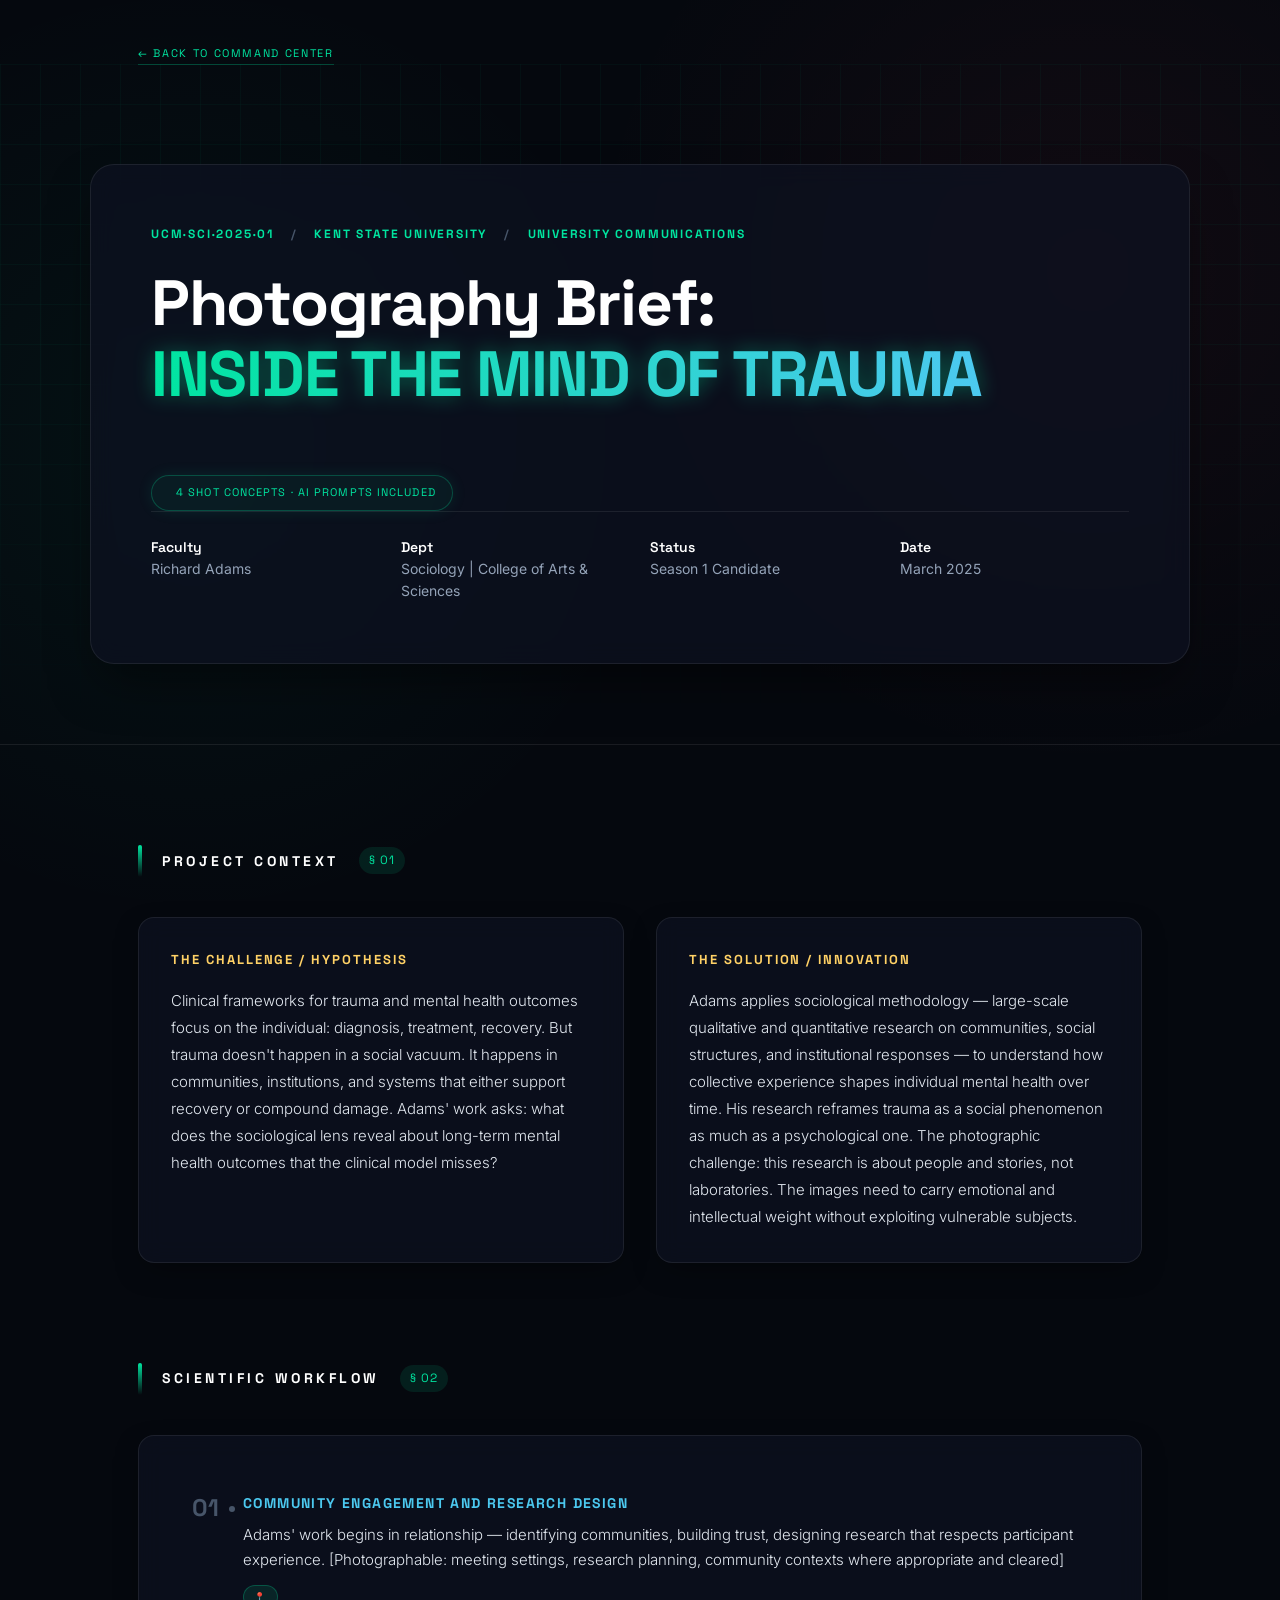
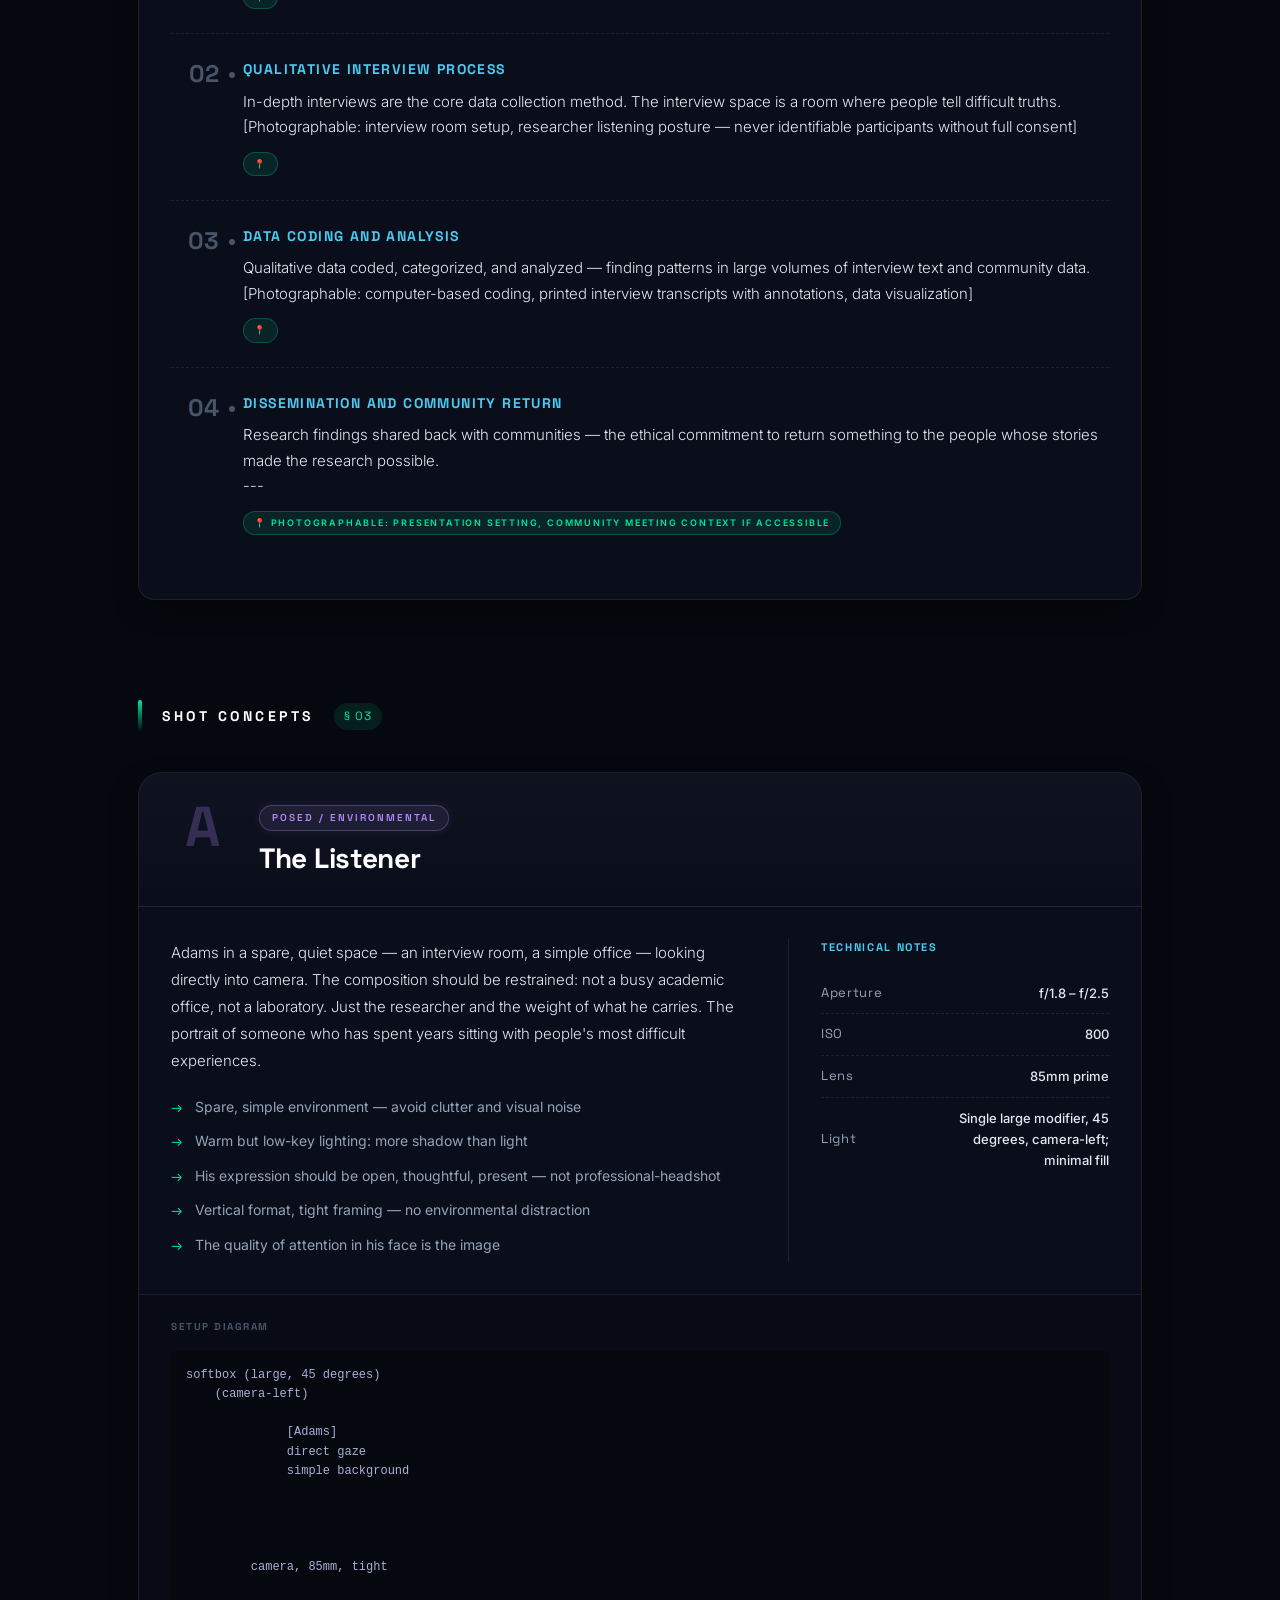
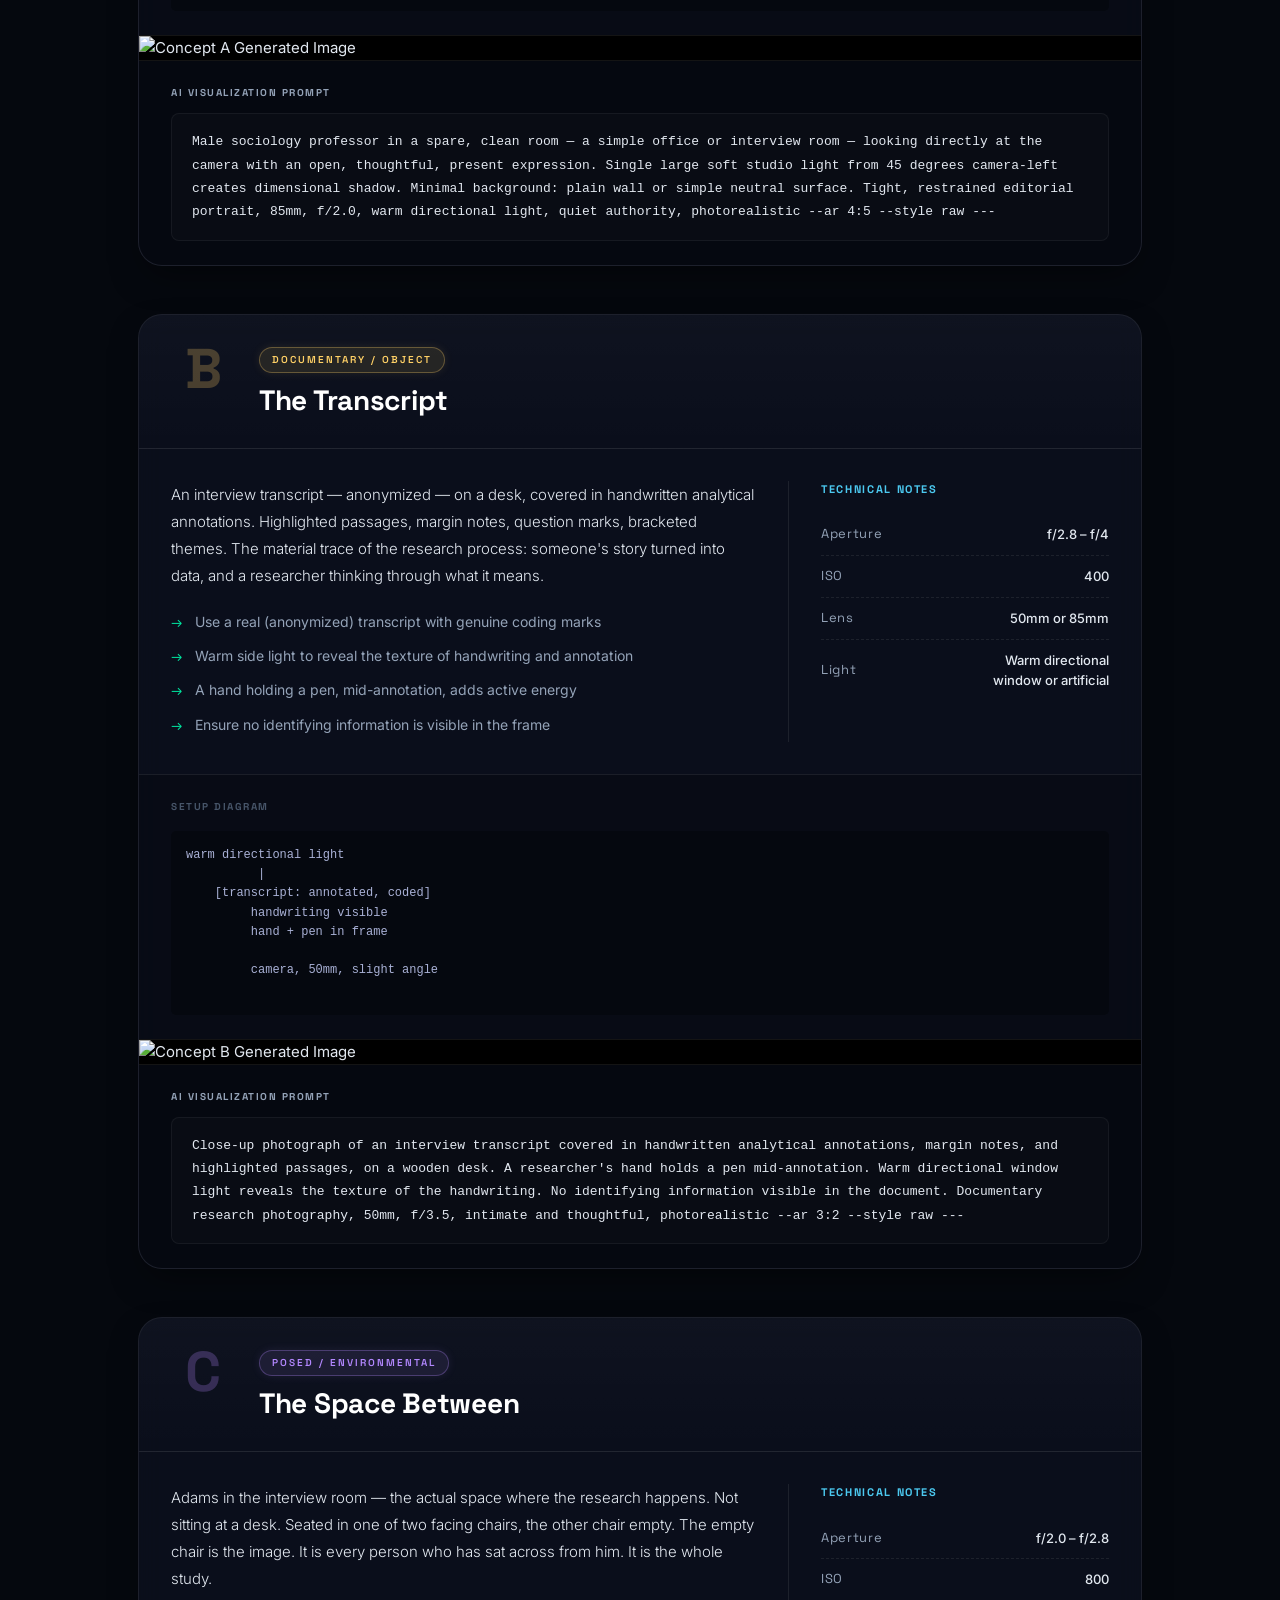
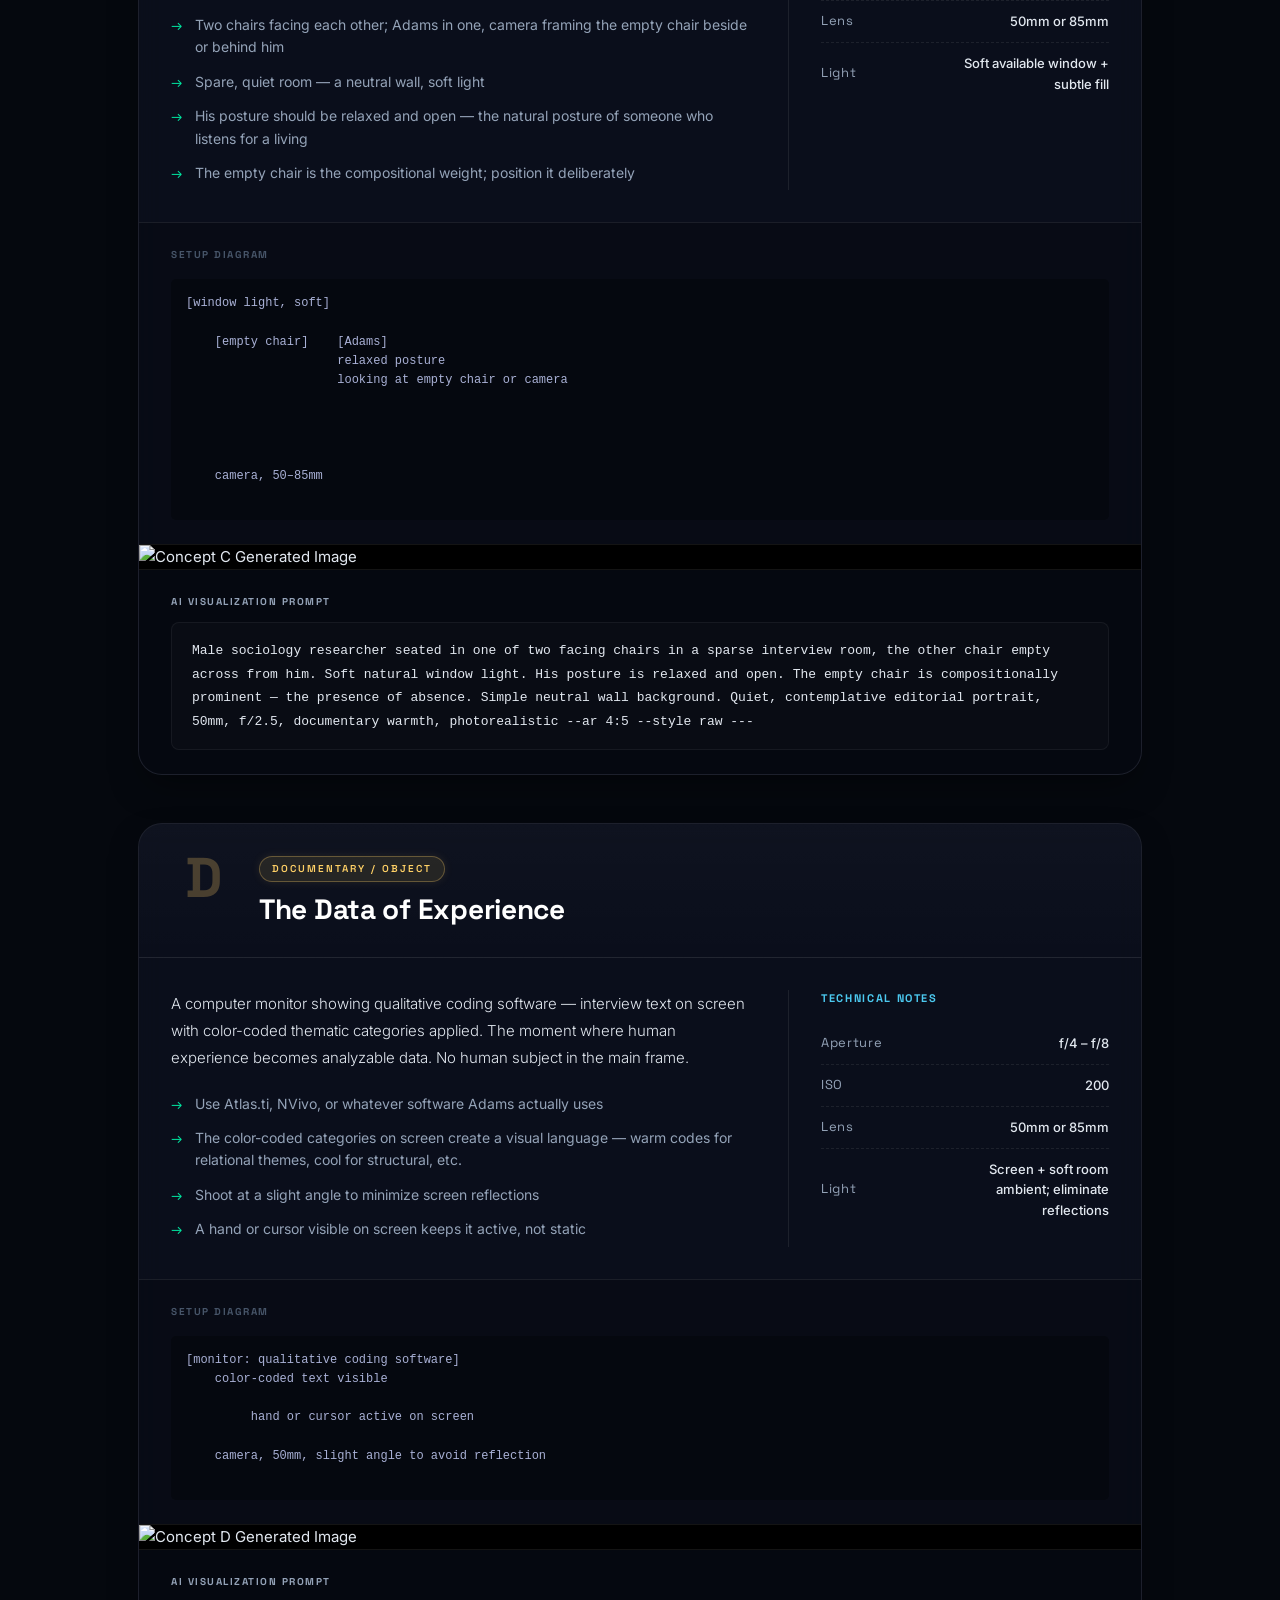
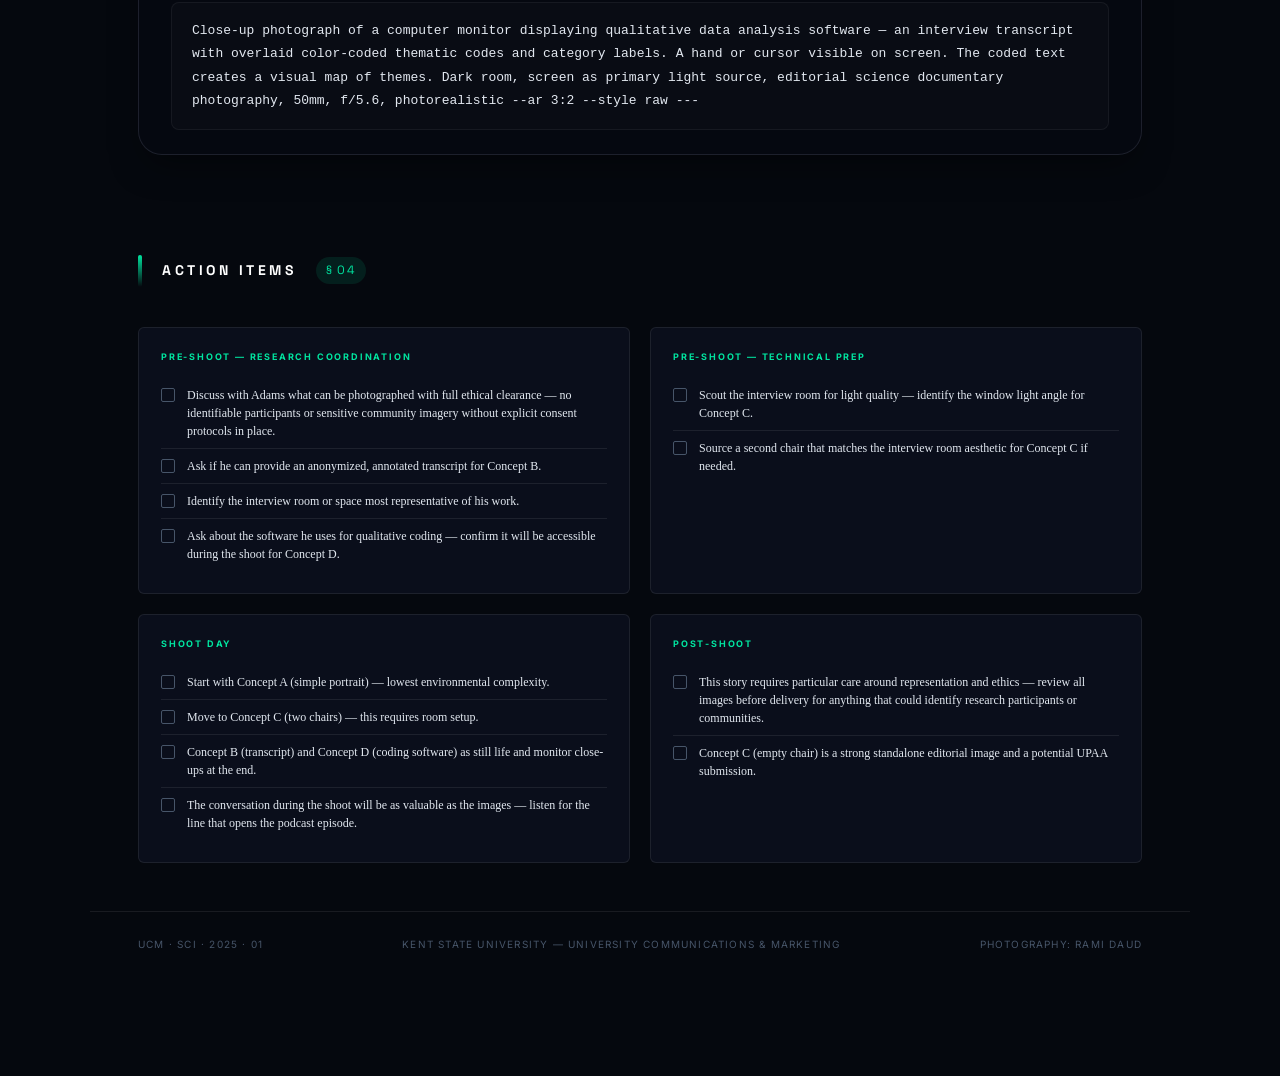
==== Adams/adams-shoot-brief.html @ 1fae5872 "Add 8 season 1 shoot briefs and update dashboard" ====
<!DOCTYPE html>
<html lang="en">
<head>
<meta charset="UTF-8">
<meta name="viewport" content="width=device-width, initial-scale=1.0">
<title>Shoot Brief — INSIDE THE MIND OF TRAUMA</title>
<link rel="preconnect" href="https://fonts.googleapis.com">
<link rel="preconnect" href="https://fonts.gstatic.com" crossorigin>
<link href="https://fonts.googleapis.com/css2?family=Inter:wght@300;400;500;600&family=Space+Grotesk:wght@500;700&display=swap" rel="stylesheet">
<link rel="stylesheet" href="../css/theme.css">
<style>
.concept-diagram pre {
  white-space: pre;
  overflow-x: auto;
}
</style>
</head>
<body>
<div style="padding: 40px 48px 0; max-width: 1100px; margin: 0 auto;"><a href="../index.html" style="color: var(--green); text-decoration: none; font-family: var(--font-display); font-size: 11px; letter-spacing: 0.15em; text-transform: uppercase; border-bottom: 1px solid var(--border); padding-bottom: 4px; transition: color 0.2s ease;">← Back to Command Center</a></div>

<!-- ══ COVER ══════════════════════════════════════════════ -->
<div class="cover">
  <div class="cover-content">
    <div class="cover-meta">
      UCM·SCI·2025·01 <span>/</span> Kent State University <span>/</span> University Communications 
    </div>
    <h1>Photography Brief:<br><em>INSIDE THE MIND OF TRAUMA</em></h1>
    <div class="cover-tag"><span class="pulse-dot"></span> 4 Shot Concepts · AI Prompts Included</div>
    <div class="cover-sub">
      <div><strong>Faculty</strong><br>Richard Adams</div>
      <div><strong>Dept</strong><br>Sociology | College of Arts & Sciences</div>
      <div><strong>Status</strong><br>Season 1 Candidate</div>
      <div><strong>Date</strong><br>March 2025</div>
    </div>
  </div>
</div>

<div class="page">

<!-- ══ 01 RESEARCH ════════════════════════════════════════ -->
<div class="section-label">
  <h2>Project Context</h2>
  <span class="section-num">§ 01</span>
</div>

<div class="research-grid">
  <div class="info-card">
    <h3>The Challenge / Hypothesis</h3>
    <p>Clinical frameworks for trauma and mental health outcomes focus on the individual:
diagnosis, treatment, recovery. But trauma doesn't happen in a social vacuum. It
happens in communities, institutions, and systems that either support recovery or
compound damage. Adams' work asks: what does the sociological lens reveal about
long-term mental health outcomes that the clinical model misses?</p>
  </div>
  <div class="info-card">
    <h3>The Solution / Innovation</h3>
    <p>Adams applies sociological methodology — large-scale qualitative and quantitative
research on communities, social structures, and institutional responses — to
understand how collective experience shapes individual mental health over time.
His research reframes trauma as a social phenomenon as much as a psychological
one. The photographic challenge: this research is about people and stories, not
laboratories. The images need to carry emotional and intellectual weight without
exploiting vulnerable subjects.</p>
  </div>
</div>

<!-- ══ 02 WORKFLOW ═════════════════════════════════════════ -->
<div class="section-label">
  <h2>Scientific Workflow</h2>
  <span class="section-num">§ 02</span>
</div>

<div class="info-card-full">
  <div class="workflow">

    <div class="workflow-step">
      <div class="workflow-num">01</div>
      <div class="workflow-content">
        <h4>Community Engagement and Research Design</h4>
        <p>Adams' work begins in relationship — identifying communities, building trust,
designing research that respects participant experience.
[Photographable: meeting settings, research planning, community contexts
where appropriate and cleared]</p>
        <div class="workflow-badge">📍 </div>
      </div>
    </div>
    <div class="workflow-step">
      <div class="workflow-num">02</div>
      <div class="workflow-content">
        <h4>Qualitative Interview Process</h4>
        <p>In-depth interviews are the core data collection method. The interview space
is a room where people tell difficult truths.
[Photographable: interview room setup, researcher listening posture —
never identifiable participants without full consent]</p>
        <div class="workflow-badge">📍 </div>
      </div>
    </div>
    <div class="workflow-step">
      <div class="workflow-num">03</div>
      <div class="workflow-content">
        <h4>Data Coding and Analysis</h4>
        <p>Qualitative data coded, categorized, and analyzed — finding patterns in
large volumes of interview text and community data.
[Photographable: computer-based coding, printed interview transcripts with
annotations, data visualization]</p>
        <div class="workflow-badge">📍 </div>
      </div>
    </div>
    <div class="workflow-step">
      <div class="workflow-num">04</div>
      <div class="workflow-content">
        <h4>Dissemination and Community Return</h4>
        <p>Research findings shared back with communities — the ethical commitment to
return something to the people whose stories made the research possible.</p>
    <p>---</p>
        <div class="workflow-badge">📍 Photographable: presentation setting, community meeting context if accessible</div>
      </div>
    </div>
  </div>
</div>

<!-- ══ 03 SHOT CONCEPTS ════════════════════════════════════ -->
<div class="section-label">
  <h2>Shot Concepts</h2>
  <span class="section-num">§ 03</span>
</div>


<div class="concept-card posed">
  <div class="concept-header">
    <div class="concept-num">A</div>
    <div class="concept-meta">
      <div class="concept-type-badge">Posed / Environmental</div>
      <div class="concept-title">The Listener</div>
    </div>
  </div>

  <div class="concept-body">
    <div class="concept-desc">
      <p>Adams in a spare, quiet space — an interview room, a simple office — looking
directly into camera. The composition should be restrained: not a busy academic
office, not a laboratory. Just the researcher and the weight of what he carries.
The portrait of someone who has spent years sitting with people's most difficult
experiences.</p>
      <ul>
        <li>Spare, simple environment — avoid clutter and visual noise</li>
<li>Warm but low-key lighting: more shadow than light</li>
<li>His expression should be open, thoughtful, present — not professional-headshot</li>
<li>Vertical format, tight framing — no environmental distraction</li>
<li>The quality of attention in his face is the image</li>

      </ul>
    </div>
    <div class="concept-tech">
      <h5>Technical Notes</h5>
      <div class="tech-line"><span class="tech-key">Aperture</span><span class="tech-val">f/1.8 – f/2.5</span></div>
<div class="tech-line"><span class="tech-key">ISO</span><span class="tech-val">800</span></div>
<div class="tech-line"><span class="tech-key">Lens</span><span class="tech-val">85mm prime</span></div>
<div class="tech-line"><span class="tech-key">Light</span><span class="tech-val">Single large modifier, 45 degrees, camera-left; minimal fill</span></div>

    </div>
  </div>

  <div class="concept-diagram">
    <h5>Setup Diagram</h5>
    <pre style="background: rgba(0,0,0,0.3); padding: 15px; border-radius: 5px; color: #a9b1d6; font-family: monospace; font-size: 12px; overflow-x: auto;">
softbox (large, 45 degrees)
    (camera-left)

              [Adams]
              direct gaze
              simple background




         camera, 85mm, tight
    </pre>
  </div>

  <div class="concept-generated-img">
    <img src="./images/concept_a.png" alt="Concept A Generated Image" style="width: 100%; height: 100%; object-fit: cover;">
  </div>
  <div class="concept-prompt">
    <h5>AI Visualization Prompt</h5>
    <div class="prompt-text">Male sociology professor in a spare, clean room — a simple office or interview room — looking directly at the camera with an open, thoughtful, present expression. Single large soft studio light from 45 degrees camera-left creates dimensional shadow. Minimal background: plain wall or simple neutral surface. Tight, restrained editorial portrait, 85mm, f/2.0, warm directional light, quiet authority, photorealistic --ar 4:5 --style raw  ---</div>
  </div>
</div>

<div class="concept-card doc">
  <div class="concept-header">
    <div class="concept-num">B</div>
    <div class="concept-meta">
      <div class="concept-type-badge">Documentary / Object</div>
      <div class="concept-title">The Transcript</div>
    </div>
  </div>

  <div class="concept-body">
    <div class="concept-desc">
      <p>An interview transcript — anonymized — on a desk, covered in handwritten
analytical annotations. Highlighted passages, margin notes, question marks,
bracketed themes. The material trace of the research process: someone's story
turned into data, and a researcher thinking through what it means.</p>
      <ul>
        <li>Use a real (anonymized) transcript with genuine coding marks</li>
<li>Warm side light to reveal the texture of handwriting and annotation</li>
<li>A hand holding a pen, mid-annotation, adds active energy</li>
<li>Ensure no identifying information is visible in the frame</li>

      </ul>
    </div>
    <div class="concept-tech">
      <h5>Technical Notes</h5>
      <div class="tech-line"><span class="tech-key">Aperture</span><span class="tech-val">f/2.8 – f/4</span></div>
<div class="tech-line"><span class="tech-key">ISO</span><span class="tech-val">400</span></div>
<div class="tech-line"><span class="tech-key">Lens</span><span class="tech-val">50mm or 85mm</span></div>
<div class="tech-line"><span class="tech-key">Light</span><span class="tech-val">Warm directional window or artificial</span></div>

    </div>
  </div>

  <div class="concept-diagram">
    <h5>Setup Diagram</h5>
    <pre style="background: rgba(0,0,0,0.3); padding: 15px; border-radius: 5px; color: #a9b1d6; font-family: monospace; font-size: 12px; overflow-x: auto;">
warm directional light
          |
    [transcript: annotated, coded]
         handwriting visible
         hand + pen in frame

         camera, 50mm, slight angle
    </pre>
  </div>

  <div class="concept-generated-img">
    <img src="./images/concept_b.png" alt="Concept B Generated Image" style="width: 100%; height: 100%; object-fit: cover;">
  </div>
  <div class="concept-prompt">
    <h5>AI Visualization Prompt</h5>
    <div class="prompt-text">Close-up photograph of an interview transcript covered in handwritten analytical annotations, margin notes, and highlighted passages, on a wooden desk. A researcher's hand holds a pen mid-annotation. Warm directional window light reveals the texture of the handwriting. No identifying information visible in the document. Documentary research photography, 50mm, f/3.5, intimate and thoughtful, photorealistic --ar 3:2 --style raw  ---</div>
  </div>
</div>

<div class="concept-card posed">
  <div class="concept-header">
    <div class="concept-num">C</div>
    <div class="concept-meta">
      <div class="concept-type-badge">Posed / Environmental</div>
      <div class="concept-title">The Space Between</div>
    </div>
  </div>

  <div class="concept-body">
    <div class="concept-desc">
      <p>Adams in the interview room — the actual space where the research happens.
Not sitting at a desk. Seated in one of two facing chairs, the other chair
empty. The empty chair is the image. It is every person who has sat across
from him. It is the whole study.</p>
      <ul>
        <li>Two chairs facing each other; Adams in one, camera framing the empty chair beside or behind him</li>
<li>Spare, quiet room — a neutral wall, soft light</li>
<li>His posture should be relaxed and open — the natural posture of someone who listens for a living</li>
<li>The empty chair is the compositional weight; position it deliberately</li>

      </ul>
    </div>
    <div class="concept-tech">
      <h5>Technical Notes</h5>
      <div class="tech-line"><span class="tech-key">Aperture</span><span class="tech-val">f/2.0 – f/2.8</span></div>
<div class="tech-line"><span class="tech-key">ISO</span><span class="tech-val">800</span></div>
<div class="tech-line"><span class="tech-key">Lens</span><span class="tech-val">50mm or 85mm</span></div>
<div class="tech-line"><span class="tech-key">Light</span><span class="tech-val">Soft available window + subtle fill</span></div>

    </div>
  </div>

  <div class="concept-diagram">
    <h5>Setup Diagram</h5>
    <pre style="background: rgba(0,0,0,0.3); padding: 15px; border-radius: 5px; color: #a9b1d6; font-family: monospace; font-size: 12px; overflow-x: auto;">
[window light, soft]

    [empty chair]    [Adams]
                     relaxed posture
                     looking at empty chair or camera




    camera, 50–85mm
    </pre>
  </div>

  <div class="concept-generated-img">
    <img src="./images/concept_c.png" alt="Concept C Generated Image" style="width: 100%; height: 100%; object-fit: cover;">
  </div>
  <div class="concept-prompt">
    <h5>AI Visualization Prompt</h5>
    <div class="prompt-text">Male sociology researcher seated in one of two facing chairs in a sparse interview room, the other chair empty across from him. Soft natural window light. His posture is relaxed and open. The empty chair is compositionally prominent — the presence of absence. Simple neutral wall background. Quiet, contemplative editorial portrait, 50mm, f/2.5, documentary warmth, photorealistic --ar 4:5 --style raw  ---</div>
  </div>
</div>

<div class="concept-card doc">
  <div class="concept-header">
    <div class="concept-num">D</div>
    <div class="concept-meta">
      <div class="concept-type-badge">Documentary / Object</div>
      <div class="concept-title">The Data of Experience</div>
    </div>
  </div>

  <div class="concept-body">
    <div class="concept-desc">
      <p>A computer monitor showing qualitative coding software — interview text on
screen with color-coded thematic categories applied. The moment where human
experience becomes analyzable data. No human subject in the main frame.</p>
      <ul>
        <li>Use Atlas.ti, NVivo, or whatever software Adams actually uses</li>
<li>The color-coded categories on screen create a visual language — warm codes for relational themes, cool for structural, etc.</li>
<li>Shoot at a slight angle to minimize screen reflections</li>
<li>A hand or cursor visible on screen keeps it active, not static</li>

      </ul>
    </div>
    <div class="concept-tech">
      <h5>Technical Notes</h5>
      <div class="tech-line"><span class="tech-key">Aperture</span><span class="tech-val">f/4 – f/8</span></div>
<div class="tech-line"><span class="tech-key">ISO</span><span class="tech-val">200</span></div>
<div class="tech-line"><span class="tech-key">Lens</span><span class="tech-val">50mm or 85mm</span></div>
<div class="tech-line"><span class="tech-key">Light</span><span class="tech-val">Screen + soft room ambient; eliminate reflections</span></div>

    </div>
  </div>

  <div class="concept-diagram">
    <h5>Setup Diagram</h5>
    <pre style="background: rgba(0,0,0,0.3); padding: 15px; border-radius: 5px; color: #a9b1d6; font-family: monospace; font-size: 12px; overflow-x: auto;">
[monitor: qualitative coding software]
    color-coded text visible

         hand or cursor active on screen

    camera, 50mm, slight angle to avoid reflection
    </pre>
  </div>

  <div class="concept-generated-img">
    <img src="./images/concept_d.png" alt="Concept D Generated Image" style="width: 100%; height: 100%; object-fit: cover;">
  </div>
  <div class="concept-prompt">
    <h5>AI Visualization Prompt</h5>
    <div class="prompt-text">Close-up photograph of a computer monitor displaying qualitative data analysis software — an interview transcript with overlaid color-coded thematic codes and category labels. A hand or cursor visible on screen. The coded text creates a visual map of themes. Dark room, screen as primary light source, editorial science documentary photography, 50mm, f/5.6, photorealistic --ar 3:2 --style raw  ---</div>
  </div>
</div>


<!-- ══ 04 ACTION ITEMS ═════════════════════════════════════ -->
<div class="section-label">
  <h2>Action Items</h2>
  <span class="section-num">§ 04</span>
</div>

<div class="actions-grid">

  <div class="action-group">
    <h4>Pre-Shoot — Research Coordination</h4>
    <div class="action-item"><div class="action-box"></div>Discuss with Adams what can be photographed with full ethical clearance — no identifiable participants or sensitive community imagery without explicit consent protocols in place.</div>
<div class="action-item"><div class="action-box"></div>Ask if he can provide an anonymized, annotated transcript for Concept B.</div>
<div class="action-item"><div class="action-box"></div>Identify the interview room or space most representative of his work.</div>
<div class="action-item"><div class="action-box"></div>Ask about the software he uses for qualitative coding — confirm it will be accessible during the shoot for Concept D.</div>

  </div>

  <div class="action-group">
    <h4>Pre-Shoot — Technical Prep</h4>
    <div class="action-item"><div class="action-box"></div>Scout the interview room for light quality — identify the window light angle for Concept C.</div>
<div class="action-item"><div class="action-box"></div>Source a second chair that matches the interview room aesthetic for Concept C if needed.</div>

  </div>

  <div class="action-group">
    <h4>Shoot Day</h4>
    <div class="action-item"><div class="action-box"></div>Start with Concept A (simple portrait) — lowest environmental complexity.</div>
<div class="action-item"><div class="action-box"></div>Move to Concept C (two chairs) — this requires room setup.</div>
<div class="action-item"><div class="action-box"></div>Concept B (transcript) and Concept D (coding software) as still life and monitor close-ups at the end.</div>
<div class="action-item"><div class="action-box"></div>The conversation during the shoot will be as valuable as the images — listen for the line that opens the podcast episode.</div>

  </div>

  <div class="action-group">
    <h4>Post-Shoot</h4>
    <div class="action-item"><div class="action-box"></div>This story requires particular care around representation and ethics — review all images before delivery for anything that could identify research participants or communities.</div>
<div class="action-item"><div class="action-box"></div>Concept C (empty chair) is a strong standalone editorial image and a potential UPAA submission.</div>

  </div>

</div>

</div><!-- end .page -->

<div class="footer">
  <span>UCM · SCI · 2025 · 01</span>
  <span>Kent State University — University Communications &amp; Marketing</span>
  <span>Photography: Rami Daud</span>
</div>

</body>
</html>
---- css/theme.css ----
:root {
  --bg:          #05080e;
  --surface:     rgba(13, 18, 33, 0.7);
  --surface2:    rgba(19, 26, 46, 0.8);
  --border:      rgba(0, 229, 160, 0.25);
  --border2:     rgba(255, 255, 255, 0.08);
  --green:       #00e5a0;
  --green-glow:  rgba(0, 229, 160, 0.3);
  --red:         #ff4d6d;
  --blue:        #4cc9f0;
  --amber:       #ffd166;
  --purple:      #b388ff;
  --text:        #e2e8f0;
  --muted:       #94a3b8;
  --dim:         #475569;
  
  --font-sans:   'Inter', system-ui, sans-serif;
  --font-display: 'Space Grotesk', monospace;
  
  --glass-blur:  blur(12px);
  --glass-shadow: 0 8px 32px 0 rgba(0, 0, 0, 0.37);
}

*, *::before, *::after { box-sizing: border-box; margin: 0; padding: 0; }

body {
  background: var(--bg);
  background-image: 
    radial-gradient(circle at 15% 50%, rgba(0, 229, 160, 0.05) 0%, transparent 40%),
    radial-gradient(circle at 85% 30%, rgba(255, 77, 109, 0.05) 0%, transparent 40%);
  background-attachment: fixed;
  color: var(--text);
  font-family: var(--font-sans);
  font-size: 15px;
  line-height: 1.6;
  padding: 0 0 100px;
  -webkit-font-smoothing: antialiased;
}

/* ── COVER ───────────────────────────────────────────────── */
.cover {
  position: relative;
  overflow: hidden;
  padding: 100px 64px 80px;
  border-bottom: 1px solid var(--border2);
  display: flex;
  justify-content: center;
}

.cover::before {
  content: '';
  position: absolute;
  inset: 0;
  z-index: 0;
  opacity: 0.15;
  background-image: linear-gradient(var(--border) 1px, transparent 1px), linear-gradient(90deg, var(--border) 1px, transparent 1px);
  background-size: 40px 40px;
  mask-image: linear-gradient(to bottom, black 40%, transparent 100%);
  -webkit-mask-image: linear-gradient(to bottom, black 40%, transparent 100%);
}

.cover-content {
  position: relative;
  z-index: 1;
  background: var(--surface);
  backdrop-filter: var(--glass-blur);
  -webkit-backdrop-filter: var(--glass-blur);
  border: 1px solid var(--border2);
  border-radius: 24px;
  padding: 60px;
  max-width: 1100px;
  width: 100%;
  box-shadow: var(--glass-shadow), 0 0 40px rgba(0, 229, 160, 0.1);
  box-shadow: 0 25px 50px -12px rgba(0, 0, 0, 0.5);
  transition: transform 0.3s ease, box-shadow 0.3s ease;
}

.cover-content:hover {
  transform: translateY(-5px);
  box-shadow: 0 35px 60px -15px rgba(0, 229, 160, 0.15);
}

.cover-meta {
  font-family: var(--font-display);
  font-size: 12px;
  letter-spacing: 0.15em;
  color: var(--green);
  text-transform: uppercase;
  margin-bottom: 24px;
  font-weight: 700;
}
.cover-meta span { color: var(--dim); margin: 0 12px; }
.cover h1 {
  font-family: var(--font-display);
  font-size: clamp(36px, 6vw, 64px);
  font-weight: 700;
  letter-spacing: -0.02em;
  line-height: 1.1;
  color: #fff;
  margin-bottom: 30px;
}
.cover h1 em {
  font-style: normal;
  display: inline-block;
  background: linear-gradient(90deg, var(--green), #4cc9f0);
  -webkit-background-clip: text;
  background-clip: text;
  -webkit-text-fill-color: transparent;
  filter: drop-shadow(0 0 10px rgba(0, 229, 160, 0.4));
}
.cover-sub {
  font-size: 14px;
  color: var(--muted);
  display: grid;
  grid-template-columns: repeat(auto-fit, minmax(200px, 1fr));
  gap: 20px;
  padding-top: 24px;
  border-top: 1px solid var(--border2);
}
.cover-sub div strong { color: #fff; font-weight: 600; font-family: var(--font-display);}

.cover-tag {
  display: inline-flex;
  align-items: center;
  gap: 8px;
  background: rgba(0,229,160,0.05);
  border: 1px solid var(--border);
  border-radius: 100px;
  padding: 8px 16px;
  font-family: var(--font-display);
  font-size: 11px;
  letter-spacing: 0.1em;
  text-transform: uppercase;
  color: var(--green);
  margin-top: 36px;
  box-shadow: 0 0 15px rgba(0, 229, 160, 0.1);
}

/* ── LAYOUT ──────────────────────────────────────────────── */
.page { max-width: 1100px; margin: 0 auto; padding: 0 48px; }

/* ── SECTION HEADERS ─────────────────────────────────────── */
.section-label {
  display: flex;
  align-items: center;
  gap: 20px;
  margin: 100px 0 40px;
}
.section-label::before {
  content: '';
  display: block;
  width: 4px;
  height: 32px;
  background: linear-gradient(to bottom, var(--green), transparent);
  border-radius: 2px;
  flex-shrink: 0;
}
.section-label h2 {
  font-family: var(--font-display);
  font-size: 14px;
  letter-spacing: 0.25em;
  text-transform: uppercase;
  color: #fff;
  font-weight: 700;
}
.section-label .section-num {
  font-family: var(--font-display);
  font-size: 12px;
  letter-spacing: 0.1em;
  color: var(--green);
  background: rgba(0,229,160,0.1);
  padding: 4px 10px;
  border-radius: 100px;
}

/* ── RESEARCH SECTION ────────────────────────────────────── */
.research-grid {
  display: grid;
  grid-template-columns: repeat(auto-fit, minmax(300px, 1fr));
  gap: 32px;
  margin-bottom: 32px;
}
@media (max-width: 700px) { .research-grid { grid-template-columns: 1fr; } }

.info-card, .info-card-full {
  background: var(--surface);
  backdrop-filter: var(--glass-blur);
  -webkit-backdrop-filter: var(--glass-blur);
  border: 1px solid var(--border2);
  border-radius: 16px;
  padding: 32px;
  box-shadow: 0 10px 30px -10px rgba(0,0,0,0.5);
  transition: transform 0.3s ease, box-shadow 0.3s ease;
}
.info-card-full {
  margin-bottom: 32px;
}
.info-card:hover, .info-card-full:hover {
  transform: translateY(-2px);
  box-shadow: 0 20px 40px -10px rgba(0,0,0,0.6);
  border-color: rgba(255, 255, 255, 0.15);
}

.info-card h3, .info-card-full h3 {
  font-family: var(--font-display);
  font-size: 13px;
  letter-spacing: 0.15em;
  text-transform: uppercase;
  color: var(--amber);
  font-weight: 700;
  margin-bottom: 16px;
  display: flex;
  align-items: center;
  gap: 12px;
}
.info-card p, .info-card-full p {
  font-size: 15px;
  line-height: 1.8;
  color: var(--text);
  font-family: var(--font-sans);
  font-weight: 300;
}
.info-card p + p { margin-top: 10px; }

.stat-row {
  display: grid;
  grid-template-columns: repeat(auto-fit, minmax(200px, 1fr));
  gap: 24px;
  margin-bottom: 40px;
}
@media (max-width: 700px) { .stat-row { grid-template-columns: 1fr; } }

.stat-card {
  background: linear-gradient(135deg, rgba(255,77,109,0.05), rgba(0,0,0,0));
  border: 1px solid rgba(255,77,109,0.2);
  border-radius: 16px;
  padding: 32px 24px;
  text-align: center;
  position: relative;
  overflow: hidden;
}
.stat-card::after {
  content: '';
  position: absolute;
  top: 0; left: 0; right: 0; height: 1px;
  background: linear-gradient(90deg, transparent, rgba(255,77,109,0.5), transparent);
}
.stat-card .stat-val {
  font-family: var(--font-display);
  font-size: 48px;
  font-weight: 700;
  color: var(--red);
  letter-spacing: -0.02em;
  line-height: 1;
  display: block;
  text-shadow: 0 0 20px rgba(255,77,109,0.4);
}
.stat-card .stat-label {
  font-size: 11px;
  letter-spacing: 0.15em;
  color: var(--text);
  text-transform: uppercase;
  margin-top: 12px;
  display: block;
  font-weight: 500;
}

/* ── WORKFLOW TIMELINE ───────────────────────────────────── */
.workflow {
  display: flex;
  flex-direction: column;
  gap: 0;
  margin-bottom: 8px;
}
.workflow-step {
  display: grid;
  grid-template-columns: 48px 1fr;
  gap: 24px;
  padding: 24px 0;
  border-bottom: 1px dashed var(--border2);
  align-items: start;
}
.workflow-step:last-child { border-bottom: none; }
.workflow-num {
  font-family: var(--font-display);
  font-size: 24px;
  font-weight: 700;
  color: var(--dim);
  line-height: 1;
  padding-top: 4px;
  text-align: right;
  position: relative;
}
.workflow-num::after {
  content: '';
  position: absolute;
  top: 14px; right: -16px;
  width: 6px; height: 6px;
  border-radius: 50%;
  background: var(--dim);
}
.workflow-content h4 {
  font-family: var(--font-display);
  font-size: 14px;
  letter-spacing: 0.1em;
  text-transform: uppercase;
  color: var(--blue);
  font-weight: 700;
  margin-bottom: 8px;
}
.workflow-content p {
  font-size: 15px;
  color: var(--text);
  font-weight: 300;
  line-height: 1.7;
}
.workflow-badge {
  display: inline-block;
  background: rgba(0,229,160,0.1);
  border: 1px solid var(--border);
  color: var(--green);
  font-size: 9px;
  letter-spacing: 0.2em;
  text-transform: uppercase;
  padding: 4px 10px;
  border-radius: 100px;
  margin-top: 12px;
  font-weight: 600;
}

/* ── CONCEPT CARDS ───────────────────────────────────────── */
.type-divider {
  display: flex;
  align-items: center;
  gap: 24px;
  margin: 80px 0 40px;
}
.type-divider h3 {
  font-family: var(--font-display);
  font-size: 14px;
  letter-spacing: 0.2em;
  text-transform: uppercase;
  white-space: nowrap;
  font-weight: 700;
}
.type-divider.posed h3 { color: var(--purple); text-shadow: 0 0 15px rgba(179,136,255,0.4); }
.type-divider.doc h3 { color: var(--amber); text-shadow: 0 0 15px rgba(255,209,102,0.4); }
.type-divider::after {
  content: '';
  flex: 1;
  height: 1px;
  background: var(--border2);
}

.concept-card {
  background: var(--surface);
  backdrop-filter: var(--glass-blur);
  -webkit-backdrop-filter: var(--glass-blur);
  border: 1px solid var(--border2);
  border-radius: 24px;
  margin-bottom: 48px;
  overflow: hidden;
  box-shadow: 0 15px 35px -10px rgba(0,0,0,0.5);
  transition: transform 0.3s ease, border-color 0.3s ease, box-shadow 0.3s ease;
}
.concept-card:hover {
  border-color: rgba(255, 255, 255, 0.15);
  box-shadow: 0 20px 40px -10px rgba(0,0,0,0.7);
  transform: translateY(-2px);
}
.concept-header {
  display: flex;
  align-items: flex-start;
  gap: 24px;
  padding: 32px 32px 24px;
  border-bottom: 1px solid var(--border2);
  background: linear-gradient(to bottom, rgba(255,255,255,0.02), transparent);
}
.concept-num {
  font-family: var(--font-display);
  font-size: 56px;
  font-weight: 700;
  line-height: 0.8;
  flex-shrink: 0;
  width: 64px;
  text-align: center;
}
.concept-card.posed .concept-num { color: rgba(179,136,255,0.25); }
.concept-card.doc .concept-num   { color: rgba(255,209,102,0.25); }
.concept-card.hero .concept-num  { color: rgba(0,229,160,0.4); }

.concept-meta { flex: 1; min-width: 0; display: flex; flex-direction: column; justify-content: center;}
.concept-type-badge {
  display: inline-flex;
  font-family: var(--font-display);
  font-size: 10px;
  letter-spacing: 0.2em;
  text-transform: uppercase;
  padding: 4px 12px;
  border-radius: 100px;
  font-weight: 600;
  margin-bottom: 12px;
  width: fit-content;
}
.posed .concept-type-badge {
  background: rgba(179,136,255,0.1);
  border: 1px solid rgba(179,136,255,0.3);
  color: var(--purple);
  box-shadow: 0 0 10px rgba(179,136,255,0.1);
}
.doc .concept-type-badge {
  background: rgba(255,209,102,0.1);
  border: 1px solid rgba(255,209,102,0.3);
  color: var(--amber);
  box-shadow: 0 0 10px rgba(255,209,102,0.1);
}
.hero .concept-type-badge {
  background: rgba(0,229,160,0.12);
  border: 1px solid rgba(0,229,160,0.35);
  color: var(--green);
  box-shadow: 0 0 15px rgba(0,229,160,0.2);
}
.concept-title {
  font-family: var(--font-display);
  font-size: 28px;
  font-weight: 700;
  color: #fff;
  letter-spacing: -0.01em;
  line-height: 1.1;
  margin-bottom: 8px;
}
.concept-tagline {
  font-size: 14px;
  color: var(--muted);
  font-weight: 300;
}

.concept-body {
  display: grid;
  grid-template-columns: 1fr 320px;
  gap: 0;
  padding: 32px;
}
@media (max-width: 750px) { .concept-body { grid-template-columns: 1fr; } }

.concept-desc {
  padding-right: 32px;
  border-right: 1px solid var(--border2);
}
@media (max-width: 750px) { .concept-desc { border-right: none; border-bottom: 1px solid var(--border2); padding-right: 0; padding-bottom: 24px; margin-bottom: 24px; } }

.concept-desc p {
  font-size: 15px;
  font-weight: 300;
  line-height: 1.8;
  color: var(--text);
  margin-bottom: 16px;
}
.concept-desc ul {
  padding-left: 0;
  list-style: none;
}
.concept-desc li {
  font-size: 14px;
  color: var(--muted);
  padding: 6px 0 6px 24px;
  position: relative;
  line-height: 1.6;
}
.concept-desc li::before {
  content: '→';
  position: absolute;
  left: 0;
  color: var(--green);
  font-family: var(--font-display);
  font-size: 14px;
}

.concept-tech {
  padding-left: 32px;
}
@media (max-width: 750px) { .concept-tech { padding-left: 0; } }

.concept-tech h5 {
  font-family: var(--font-display);
  font-size: 11px;
  letter-spacing: 0.15em;
  text-transform: uppercase;
  color: var(--blue);
  margin-bottom: 16px;
  font-weight: 700;
}
.tech-line {
  display: flex;
  justify-content: space-between;
  align-items: center;
  padding: 10px 0;
  border-bottom: 1px dashed var(--border2);
  font-size: 13px;
}
.tech-line:last-child { border-bottom: none; }
.tech-key { color: var(--muted); font-family: var(--font-display); letter-spacing: 0.05em;}
.tech-val { color: var(--text); text-align: right; max-width: 150px; font-weight: 500;}

.concept-generated-img {
  width: 100%;
  border-top: 1px solid var(--border2);
  border-bottom: 1px solid var(--border2);
  background: #000;
  display: flex;
  justify-content: center;
  align-items: center;
  overflow: hidden;
}
.concept-generated-img img {
  width: 100%;
  height: auto;
  max-height: 600px;
  object-fit: cover;
  display: block;
}

.concept-diagram {
  background: rgba(0,0,0,0.2);
  border-top: 1px solid var(--border2);
  padding: 24px 32px;
}
.concept-diagram h5 {
  font-family: var(--font-display);
  font-size: 10px;
  letter-spacing: 0.15em;
  text-transform: uppercase;
  color: var(--dim);
  margin-bottom: 16px;
}

.concept-prompt {
  background: rgba(0,0,0,0.4);
  padding: 24px 32px;
}
.concept-prompt h5 {
  font-family: var(--font-display);
  font-size: 10px;
  letter-spacing: 0.15em;
  text-transform: uppercase;
  color: var(--muted);
  margin-bottom: 12px;
  display: flex;
  justify-content: space-between;
}
.concept-prompt h5 span {
  color: var(--green);
  background: rgba(0,229,160,0.1);
  padding: 2px 8px;
  border-radius: 4px;
}
.prompt-text {
  font-size: 13px;
  color: var(--text);
  line-height: 1.8;
  background: rgba(255,255,255,0.02);
  border: 1px solid rgba(255,255,255,0.05);
  border-radius: 8px;
  padding: 16px 20px;
  font-family: 'Courier New', Courier, monospace;
}

/* ── ACTION ITEMS ────────────────────────────────────────── */
.actions-grid {
  display: grid;
  grid-template-columns: 1fr 1fr;
  gap: 20px;
}
@media (max-width: 700px) { .actions-grid { grid-template-columns: 1fr; } }

.action-group {
  background: var(--surface);
  border: 1px solid var(--border2);
  border-radius: 6px;
  padding: 22px;
}
.action-group h4 {
  font-size: 9px;
  letter-spacing: 0.2em;
  text-transform: uppercase;
  color: var(--green);
  margin-bottom: 14px;
  font-weight: bold;
}
.action-item {
  display: flex;
  gap: 12px;
  align-items: flex-start;
  padding: 8px 0;
  border-bottom: 1px solid var(--border2);
  font-size: 12px;
  line-height: 1.5;
  font-family: Georgia, 'Times New Roman', serif;
  color: var(--text);
}
.action-item:last-child { border-bottom: none; }
.action-box {
  width: 14px;
  height: 14px;
  border: 1.5px solid var(--dim);
  border-radius: 2px;
  flex-shrink: 0;
  margin-top: 2px;
}

/* ── SVG DIAGRAM STYLES ──────────────────────────────────── */
.diag-label { font-family: 'Courier New', Courier, monospace; font-size: 10px; fill: #6b7280; }
.diag-label-bright { font-family: 'Courier New', Courier, monospace; font-size: 10px; fill: #a8b4c0; }
.diag-subject { fill: rgba(76,201,240,0.15); stroke: #4cc9f0; stroke-width: 1; }
.diag-subject-main { fill: rgba(0,229,160,0.15); stroke: #00e5a0; stroke-width: 1.5; }
.diag-wall { fill: rgba(255,255,255,0.04); stroke: #3a4055; stroke-width: 1.5; }
.diag-projector { fill: rgba(255,209,102,0.1); stroke: #ffd166; stroke-width: 1; }
.diag-camera { fill: rgba(179,136,255,0.1); stroke: #b388ff; stroke-width: 1; }
.diag-screen { fill: rgba(0,229,160,0.06); stroke: rgba(0,229,160,0.4); stroke-width: 1; }
.diag-cone { fill: rgba(0,229,160,0.04); stroke: rgba(0,229,160,0.2); stroke-width: 0.5; }
.diag-object { fill: rgba(255,77,109,0.12); stroke: #ff4d6d; stroke-width: 1; }
.diag-light { stroke: rgba(0,229,160,0.4); stroke-width: 0.7; stroke-dasharray: 3 3; fill: none; }
.diag-depth { stroke: #3a4055; stroke-width: 0.5; stroke-dasharray: 2 4; fill: none; }
.diag-arrow { stroke: #3a4055; stroke-width: 1; fill: none; }

/* ── FOOTER ──────────────────────────────────────────────── */
.footer {
  border-top: 1px solid var(--border2);
  padding: 24px 48px;
  max-width: 1100px;
  margin: 48px auto 0;
  display: flex;
  justify-content: space-between;
  align-items: center;
  font-size: 10px;
  letter-spacing: 0.12em;
  color: var(--dim);
  text-transform: uppercase;
}
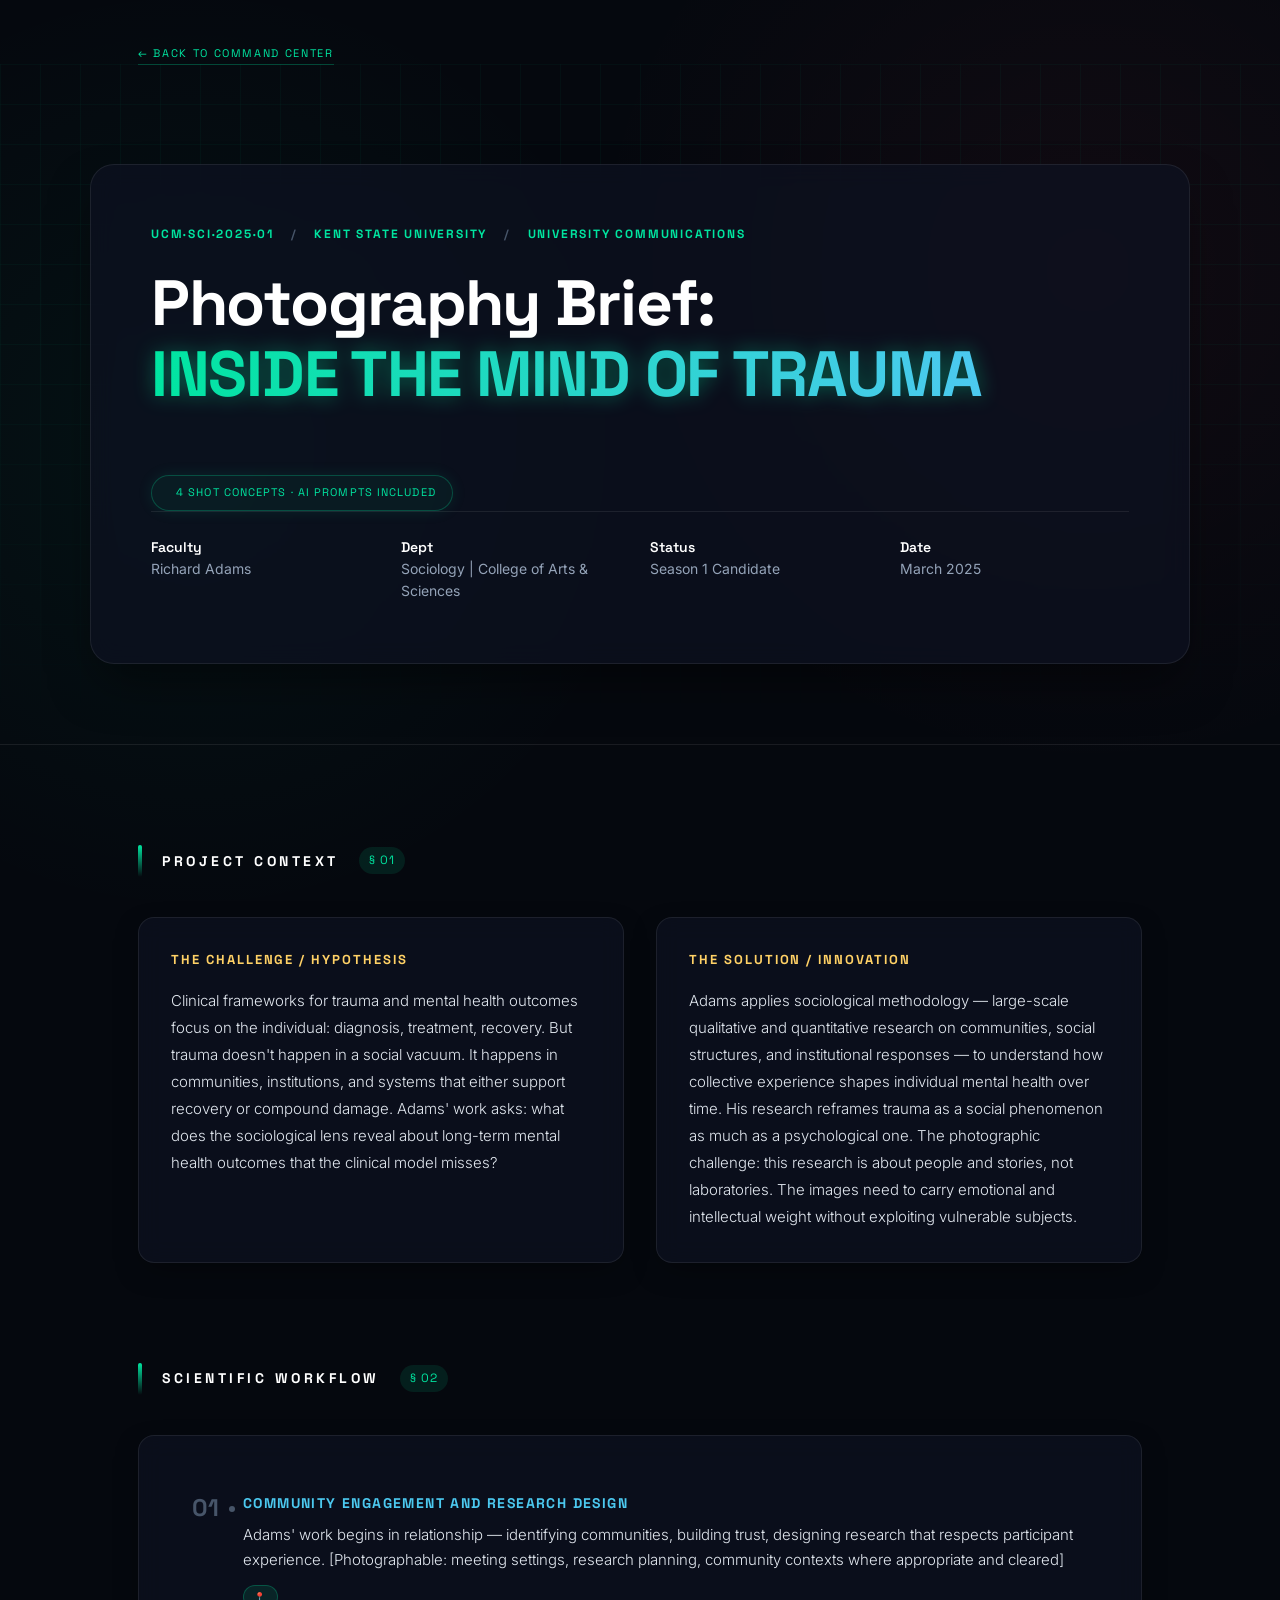
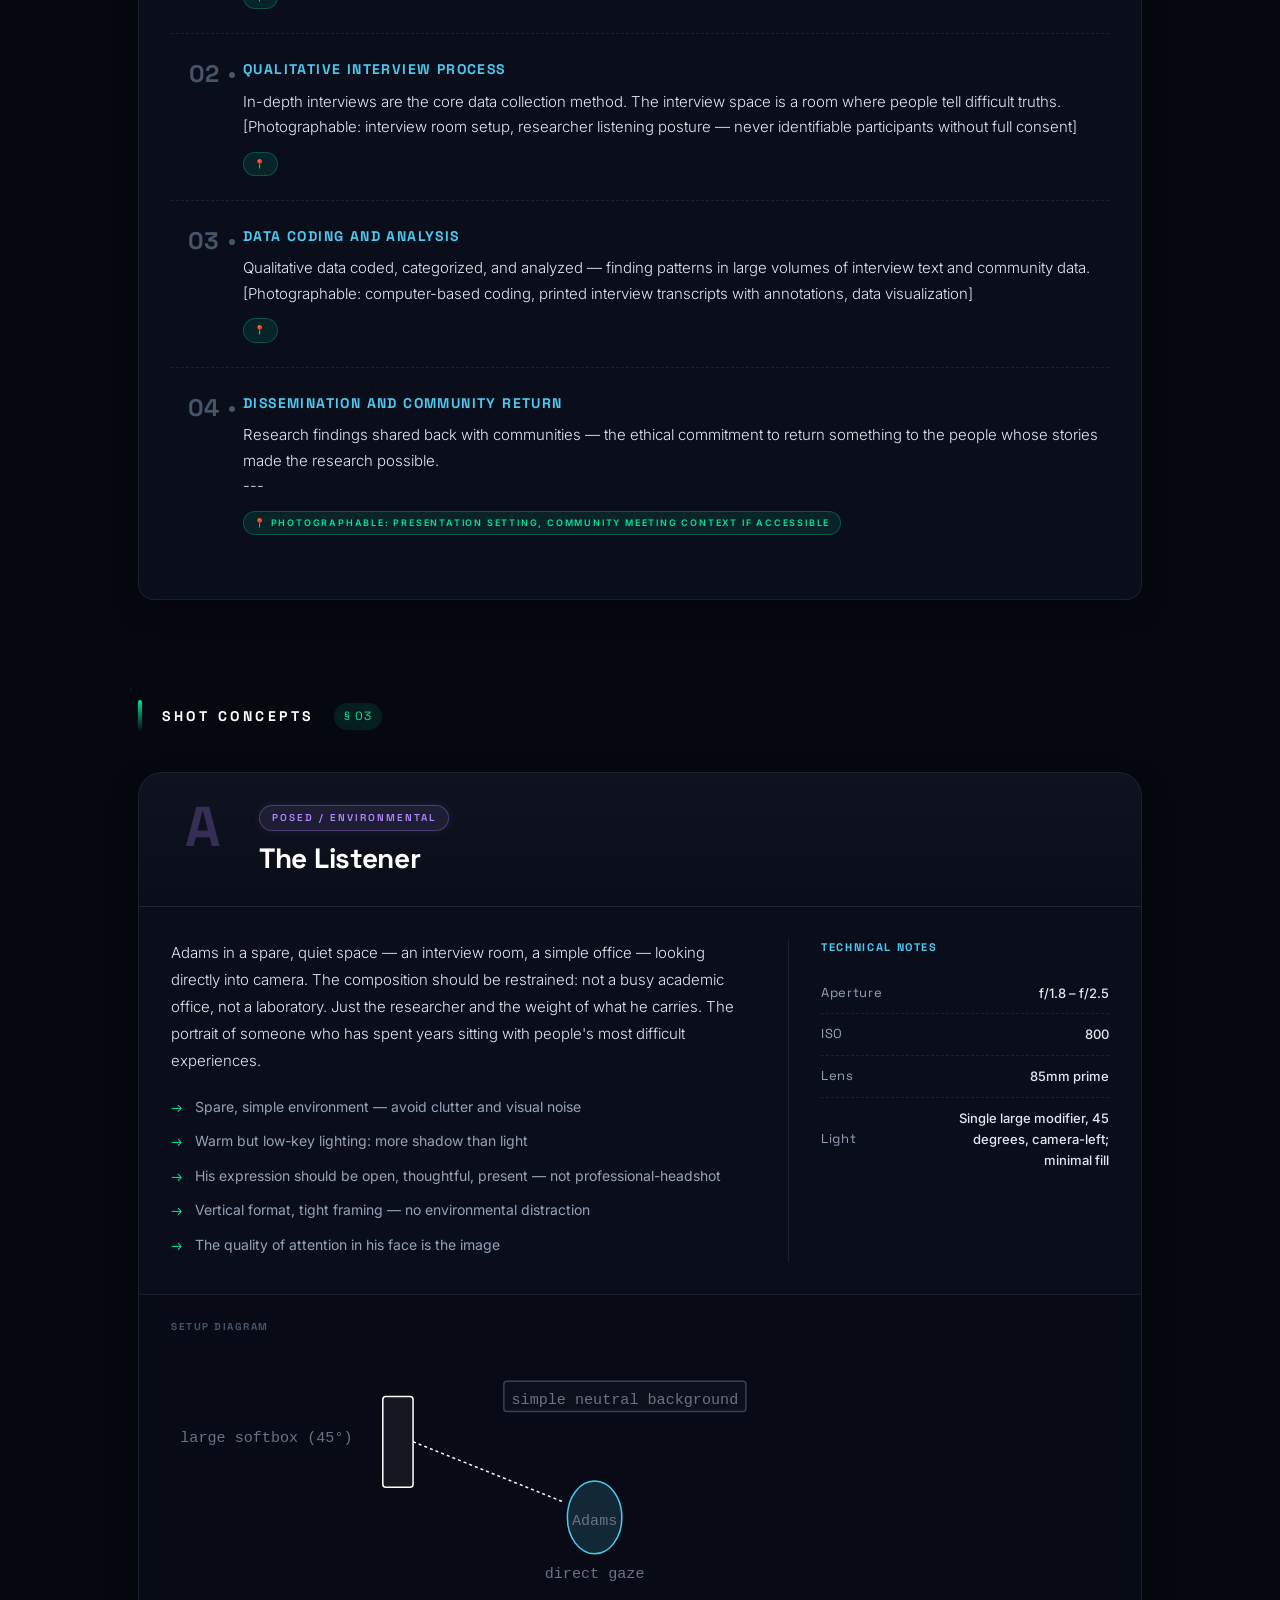
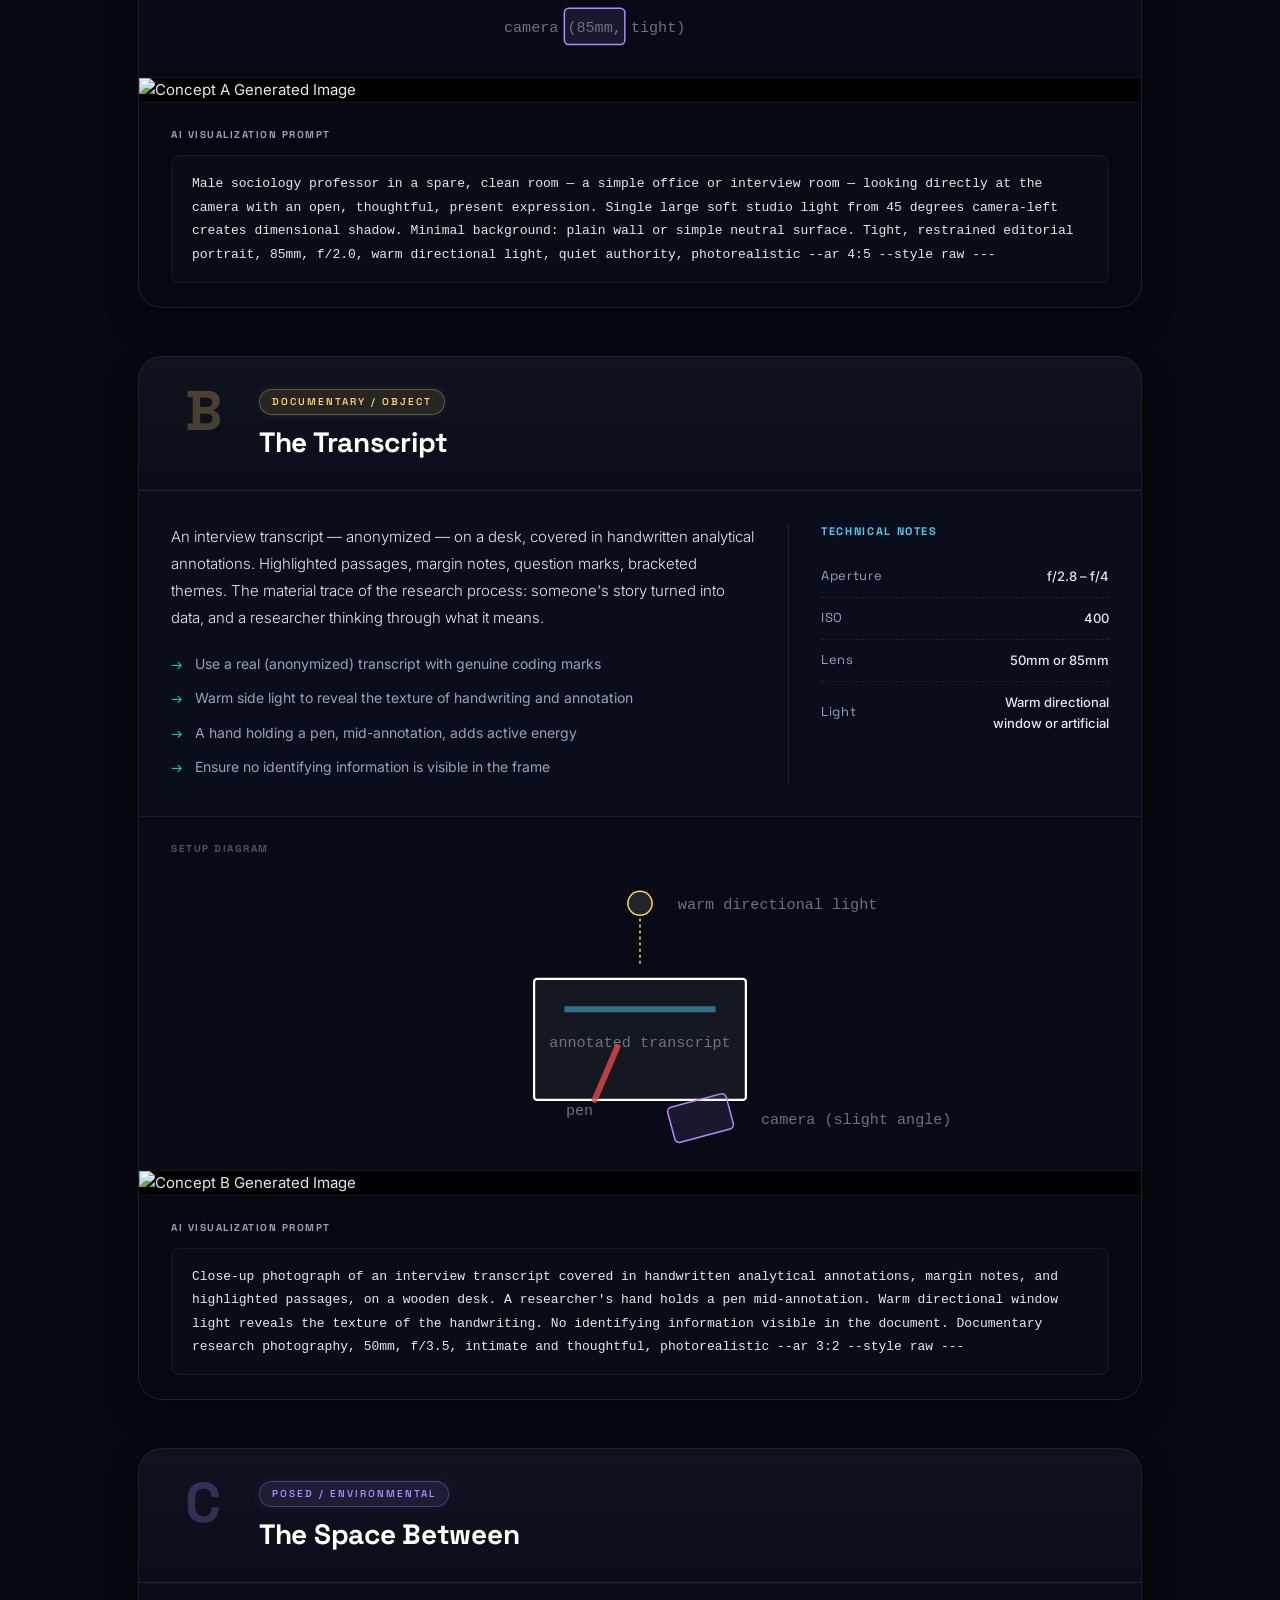
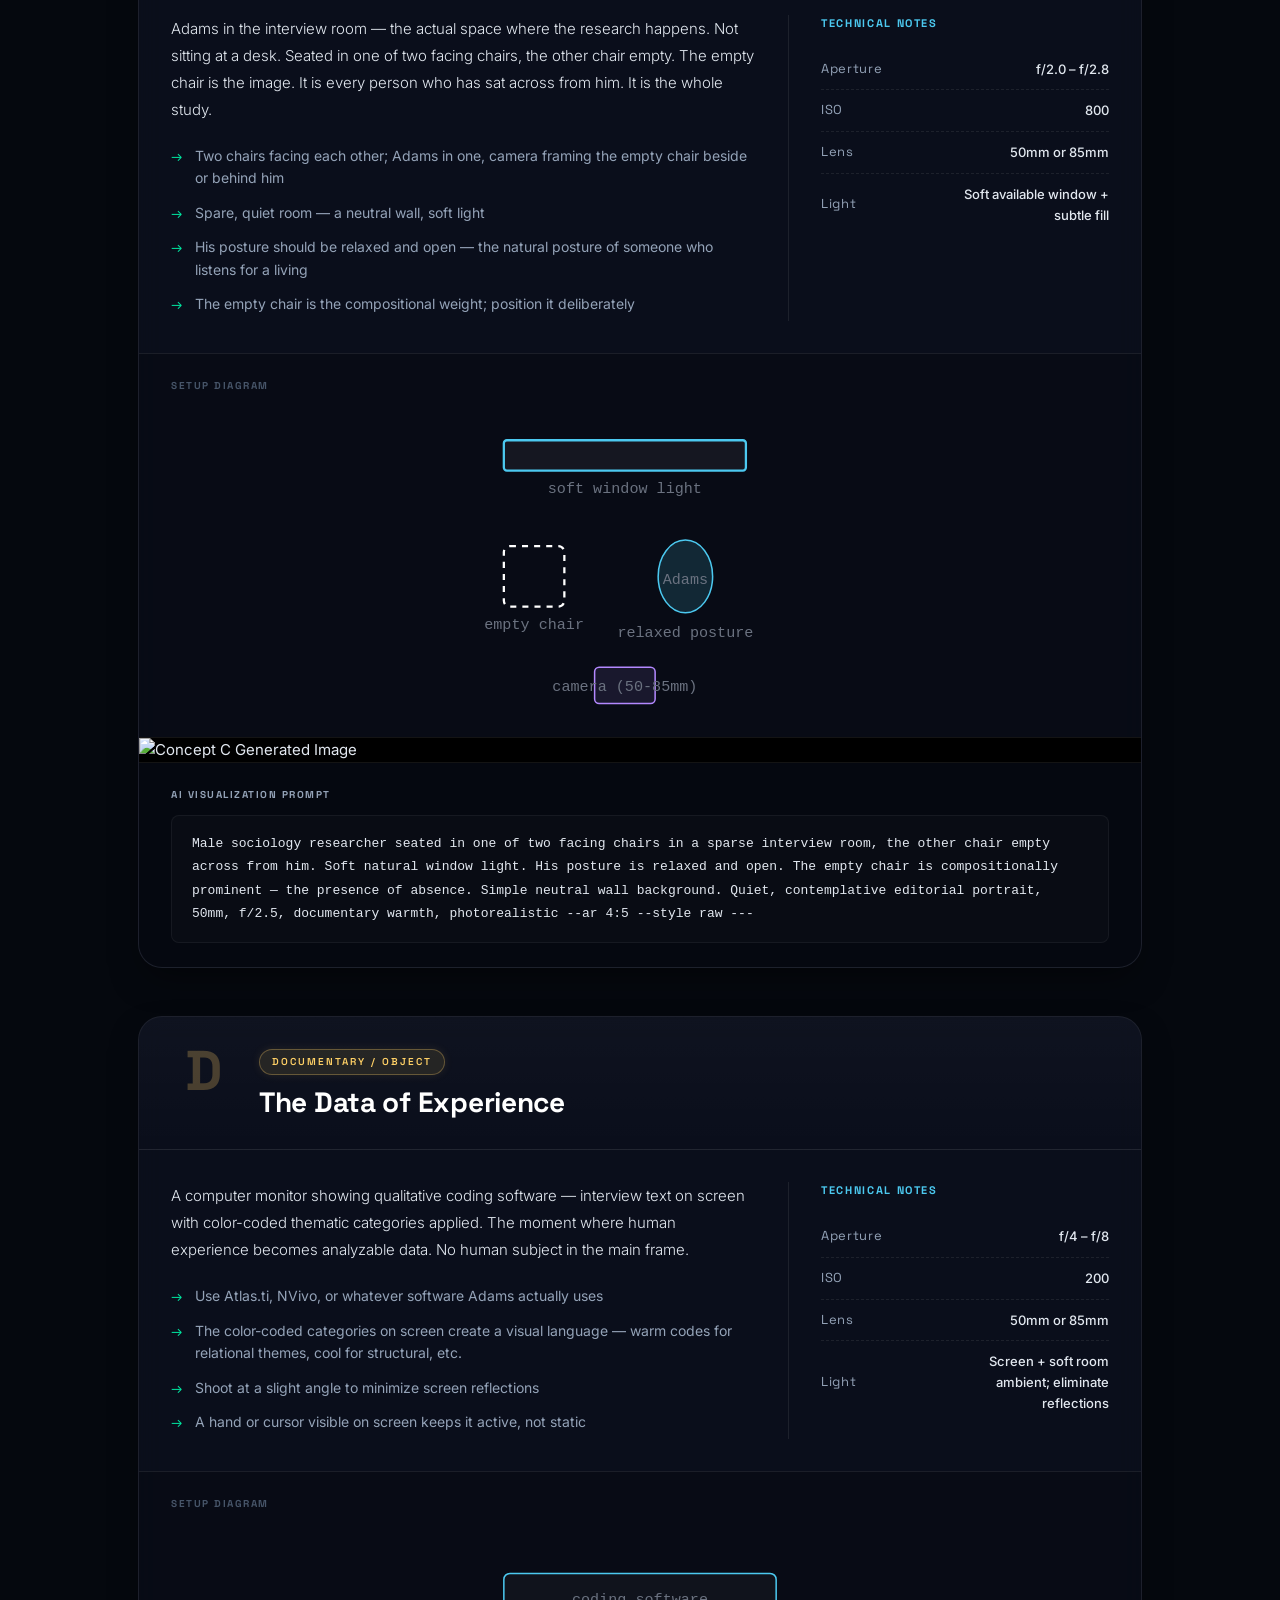
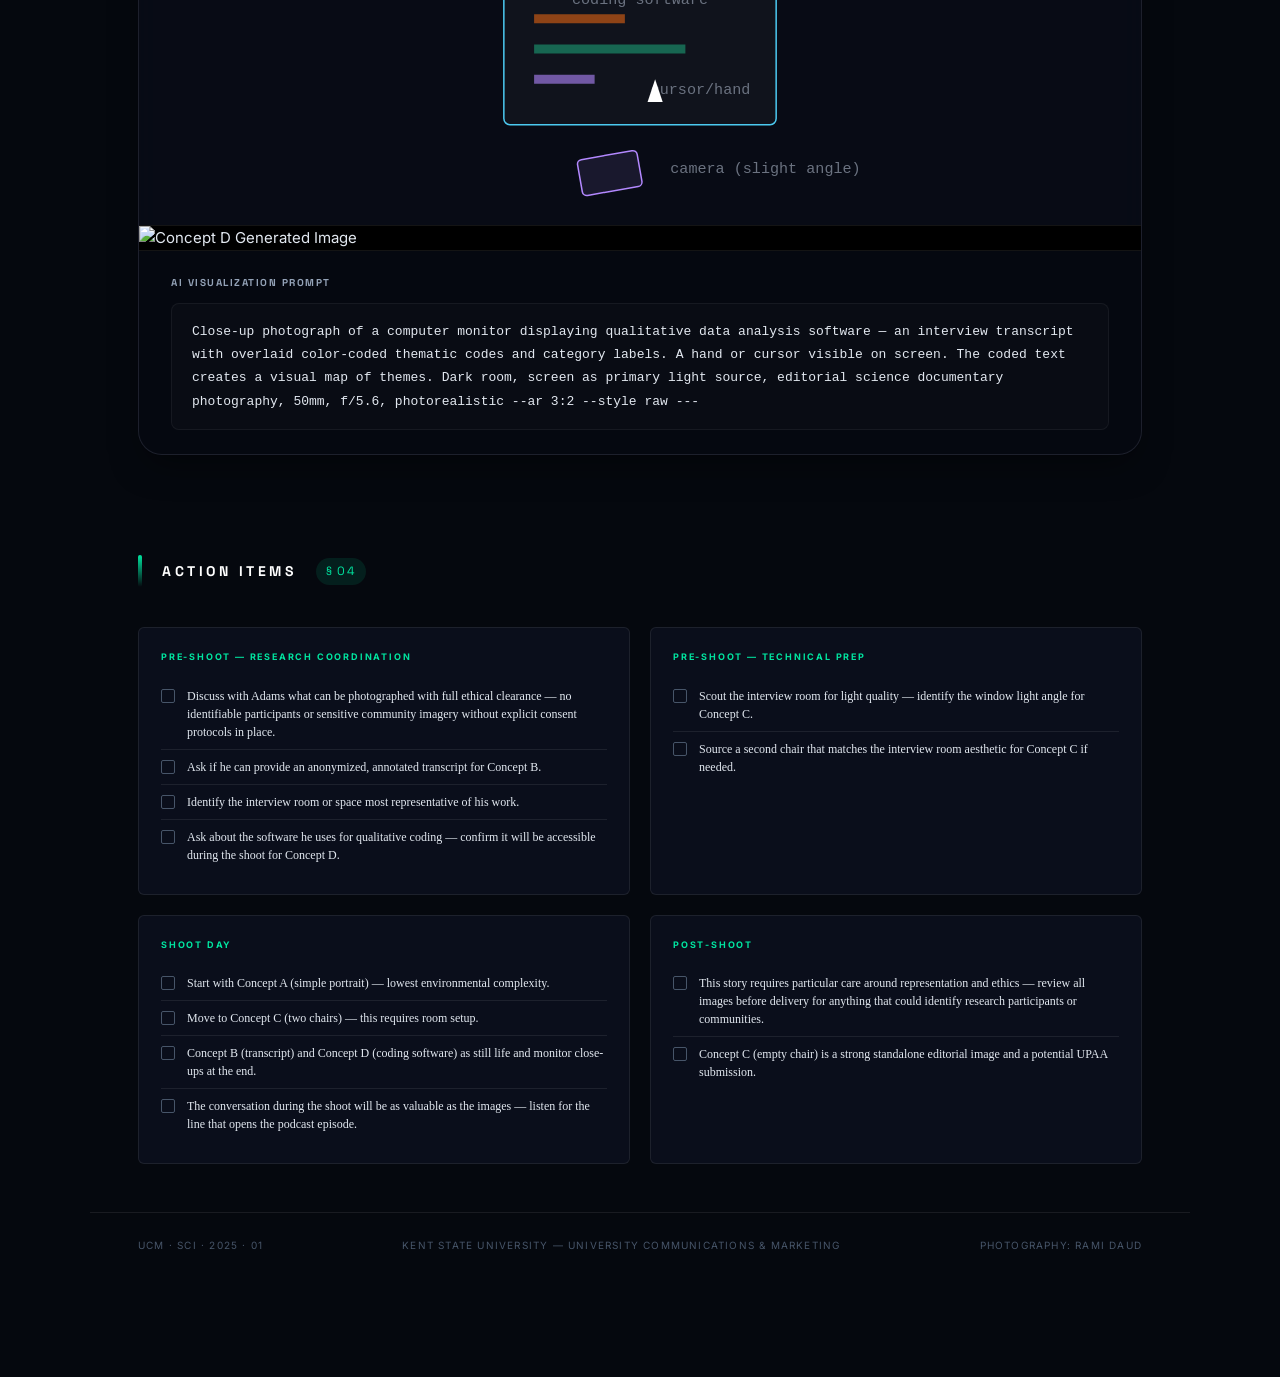
==== commit de1cbb36: "feat: Phase 3 & 4 - Replace ASCII diagrams with SVGs" ====
--- a/Adams/adams-shoot-brief.html
+++ b/Adams/adams-shoot-brief.html
@@ -163,19 +163,22 @@
 
   <div class="concept-diagram">
     <h5>Setup Diagram</h5>
-    <pre style="background: rgba(0,0,0,0.3); padding: 15px; border-radius: 5px; color: #a9b1d6; font-family: monospace; font-size: 12px; overflow-x: auto;">
-softbox (large, 45 degrees)
-    (camera-left)
-
-              [Adams]
-              direct gaze
-              simple background
-
-
-
-
-         camera, 85mm, tight
-    </pre>
+    <svg width="100%" viewBox="0 0 620 200" style="display:block;">
+      <!-- Softbox -->
+      <rect x="140" y="30" width="20" height="60" rx="2" fill="rgba(255,255,255,0.05)" stroke="#fff" stroke-width="1"/>
+      <text class="diag-label" x="120" y="60" text-anchor="end">large softbox (45°)</text>
+      <line x1="160" y1="60" x2="260" y2="100" stroke="#fff" stroke-width="1" stroke-dasharray="2 2"/>
+      <!-- Background -->
+      <rect x="220" y="20" width="160" height="20" rx="2" fill="rgba(255,255,255,0.02)" stroke="#3a4055" stroke-width="1"/>
+      <text class="diag-label" x="300" y="35" text-anchor="middle">simple neutral background</text>
+      <!-- Adams -->
+      <ellipse cx="280" cy="110" rx="18" ry="24" class="diag-subject"/>
+      <text class="diag-label" x="280" y="115" text-anchor="middle">Adams</text>
+      <text class="diag-label" x="280" y="150" text-anchor="middle">direct gaze</text>
+      <!-- Camera -->
+      <rect x="260" y="170" width="40" height="24" rx="3" class="diag-camera"/>
+      <text class="diag-label" x="280" y="186" text-anchor="middle">camera (85mm, tight)</text>
+    </svg>
   </div>
 
   <div class="concept-generated-img">
@@ -222,15 +225,22 @@
 
   <div class="concept-diagram">
     <h5>Setup Diagram</h5>
-    <pre style="background: rgba(0,0,0,0.3); padding: 15px; border-radius: 5px; color: #a9b1d6; font-family: monospace; font-size: 12px; overflow-x: auto;">
-warm directional light
-          |
-    [transcript: annotated, coded]
-         handwriting visible
-         hand + pen in frame
-
-         camera, 50mm, slight angle
-    </pre>
+    <svg width="100%" viewBox="0 0 620 180" style="display:block;">
+      <!-- Light -->
+      <circle cx="310" cy="20" r="8" fill="rgba(255,255,255,0.1)" stroke="#ffd166" stroke-width="1"/>
+      <text class="diag-label" x="335" y="24" fill="#ffd166">warm directional light</text>
+      <line x1="310" y1="30" x2="310" y2="60" stroke="#ffd166" stroke-width="1" stroke-dasharray="2 2"/>
+      <!-- Transcript -->
+      <rect x="240" y="70" width="140" height="80" rx="2" fill="rgba(255,255,255,0.05)" stroke="#fff" stroke-width="1.5"/>
+      <line x1="260" y1="90" x2="360" y2="90" stroke="#4cc9f0" stroke-width="4" opacity="0.5"/>
+      <text class="diag-label" x="310" y="115" text-anchor="middle">annotated transcript</text>
+      <!-- Hand/Pen -->
+      <line x1="280" y1="150" x2="295" y2="115" stroke="#E24B4A" stroke-width="4" stroke-linecap="round" opacity="0.8"/>
+      <text class="diag-label" x="270" y="160" text-anchor="middle">pen</text>
+      <!-- Camera -->
+      <rect x="330" y="150" width="40" height="24" rx="3" class="diag-camera" transform="rotate(-15 350 162)"/>
+      <text class="diag-label" x="390" y="166" text-anchor="start">camera (slight angle)</text>
+    </svg>
   </div>
 
   <div class="concept-generated-img">
@@ -277,18 +287,21 @@
 
   <div class="concept-diagram">
     <h5>Setup Diagram</h5>
-    <pre style="background: rgba(0,0,0,0.3); padding: 15px; border-radius: 5px; color: #a9b1d6; font-family: monospace; font-size: 12px; overflow-x: auto;">
-[window light, soft]
-
-    [empty chair]    [Adams]
-                     relaxed posture
-                     looking at empty chair or camera
-
-
-
-
-    camera, 50–85mm
-    </pre>
+    <svg width="100%" viewBox="0 0 620 200" style="display:block;">
+      <!-- Window -->
+      <rect x="220" y="20" width="160" height="20" rx="2" fill="rgba(255,255,255,0.05)" stroke="#4cc9f0" stroke-width="1.5"/>
+      <text class="diag-label" x="300" y="55" text-anchor="middle" fill="#4cc9f0">soft window light</text>
+      <!-- Chairs -->
+      <rect x="220" y="90" width="40" height="40" rx="4" fill="none" stroke="#fff" stroke-width="1.5" stroke-dasharray="4 4"/>
+      <text class="diag-label" x="240" y="145" text-anchor="middle">empty chair</text>
+      <!-- Adams -->
+      <ellipse cx="340" cy="110" rx="18" ry="24" class="diag-subject"/>
+      <text class="diag-label" x="340" y="115" text-anchor="middle">Adams</text>
+      <text class="diag-label" x="340" y="150" text-anchor="middle">relaxed posture</text>
+      <!-- Camera -->
+      <rect x="280" y="170" width="40" height="24" rx="3" class="diag-camera"/>
+      <text class="diag-label" x="300" y="186" text-anchor="middle">camera (50-85mm)</text>
+    </svg>
   </div>
 
   <div class="concept-generated-img">
@@ -334,14 +347,19 @@
 
   <div class="concept-diagram">
     <h5>Setup Diagram</h5>
-    <pre style="background: rgba(0,0,0,0.3); padding: 15px; border-radius: 5px; color: #a9b1d6; font-family: monospace; font-size: 12px; overflow-x: auto;">
-[monitor: qualitative coding software]
-    color-coded text visible
-
-         hand or cursor active on screen
-
-    camera, 50mm, slight angle to avoid reflection
-    </pre>
+    <svg width="100%" viewBox="0 0 620 180" style="display:block;">
+      <!-- Monitor -->
+      <rect x="220" y="30" width="180" height="100" rx="4" fill="rgba(255,255,255,0.03)" stroke="#4cc9f0" stroke-width="1"/>
+      <line x1="240" y1="60" x2="300" y2="60" stroke="#e36414" stroke-width="6" opacity="0.6"/>
+      <line x1="240" y1="80" x2="340" y2="80" stroke="#1D9E75" stroke-width="6" opacity="0.6"/>
+      <line x1="240" y1="100" x2="280" y2="100" stroke="#b388ff" stroke-width="6" opacity="0.6"/>
+      <text class="diag-label" x="310" y="50" text-anchor="middle" fill="#4cc9f0">coding software</text>
+      <text class="diag-label" x="350" y="110" text-anchor="middle">cursor/hand</text>
+      <polygon points="320,100 325,115 315,115" fill="#fff"/>
+      <!-- Camera -->
+      <rect x="270" y="150" width="40" height="24" rx="3" class="diag-camera" transform="rotate(-10 290 162)"/>
+      <text class="diag-label" x="330" y="162" text-anchor="start">camera (slight angle)</text>
+    </svg>
   </div>
 
   <div class="concept-generated-img">
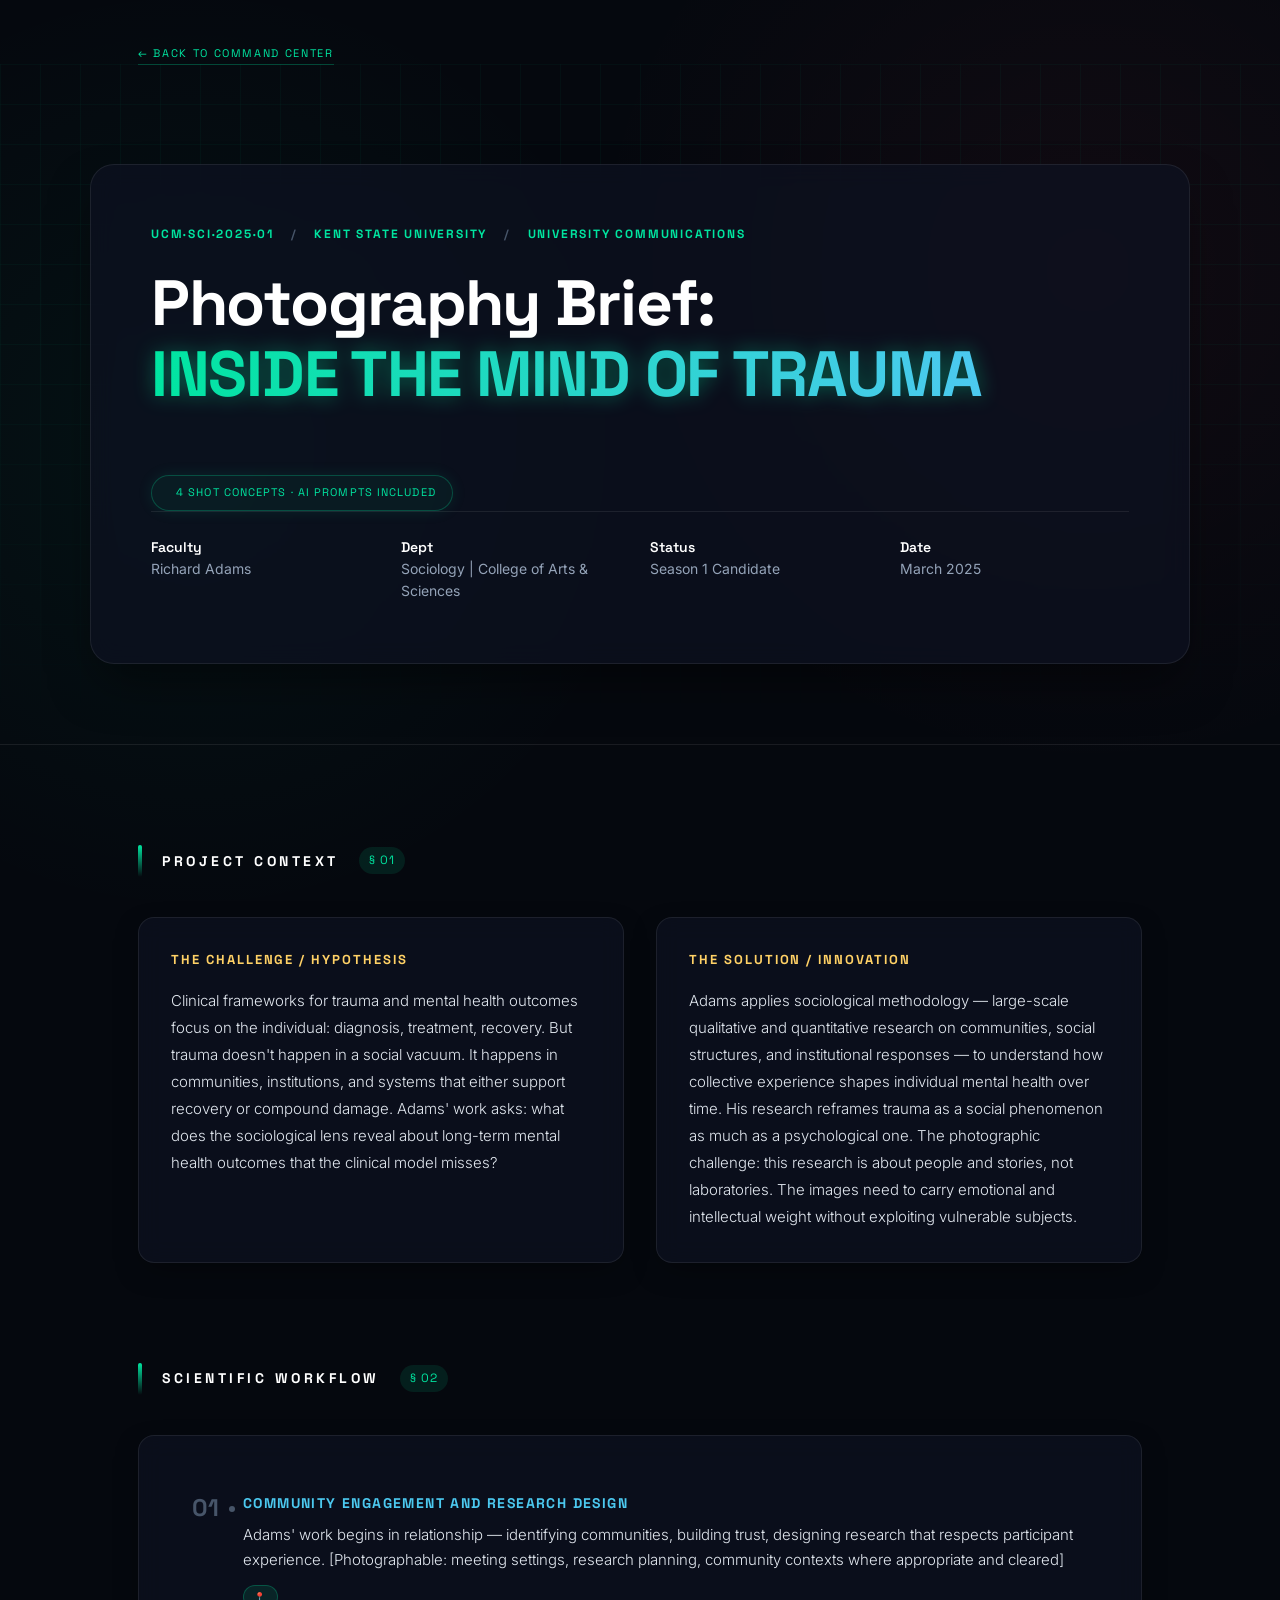
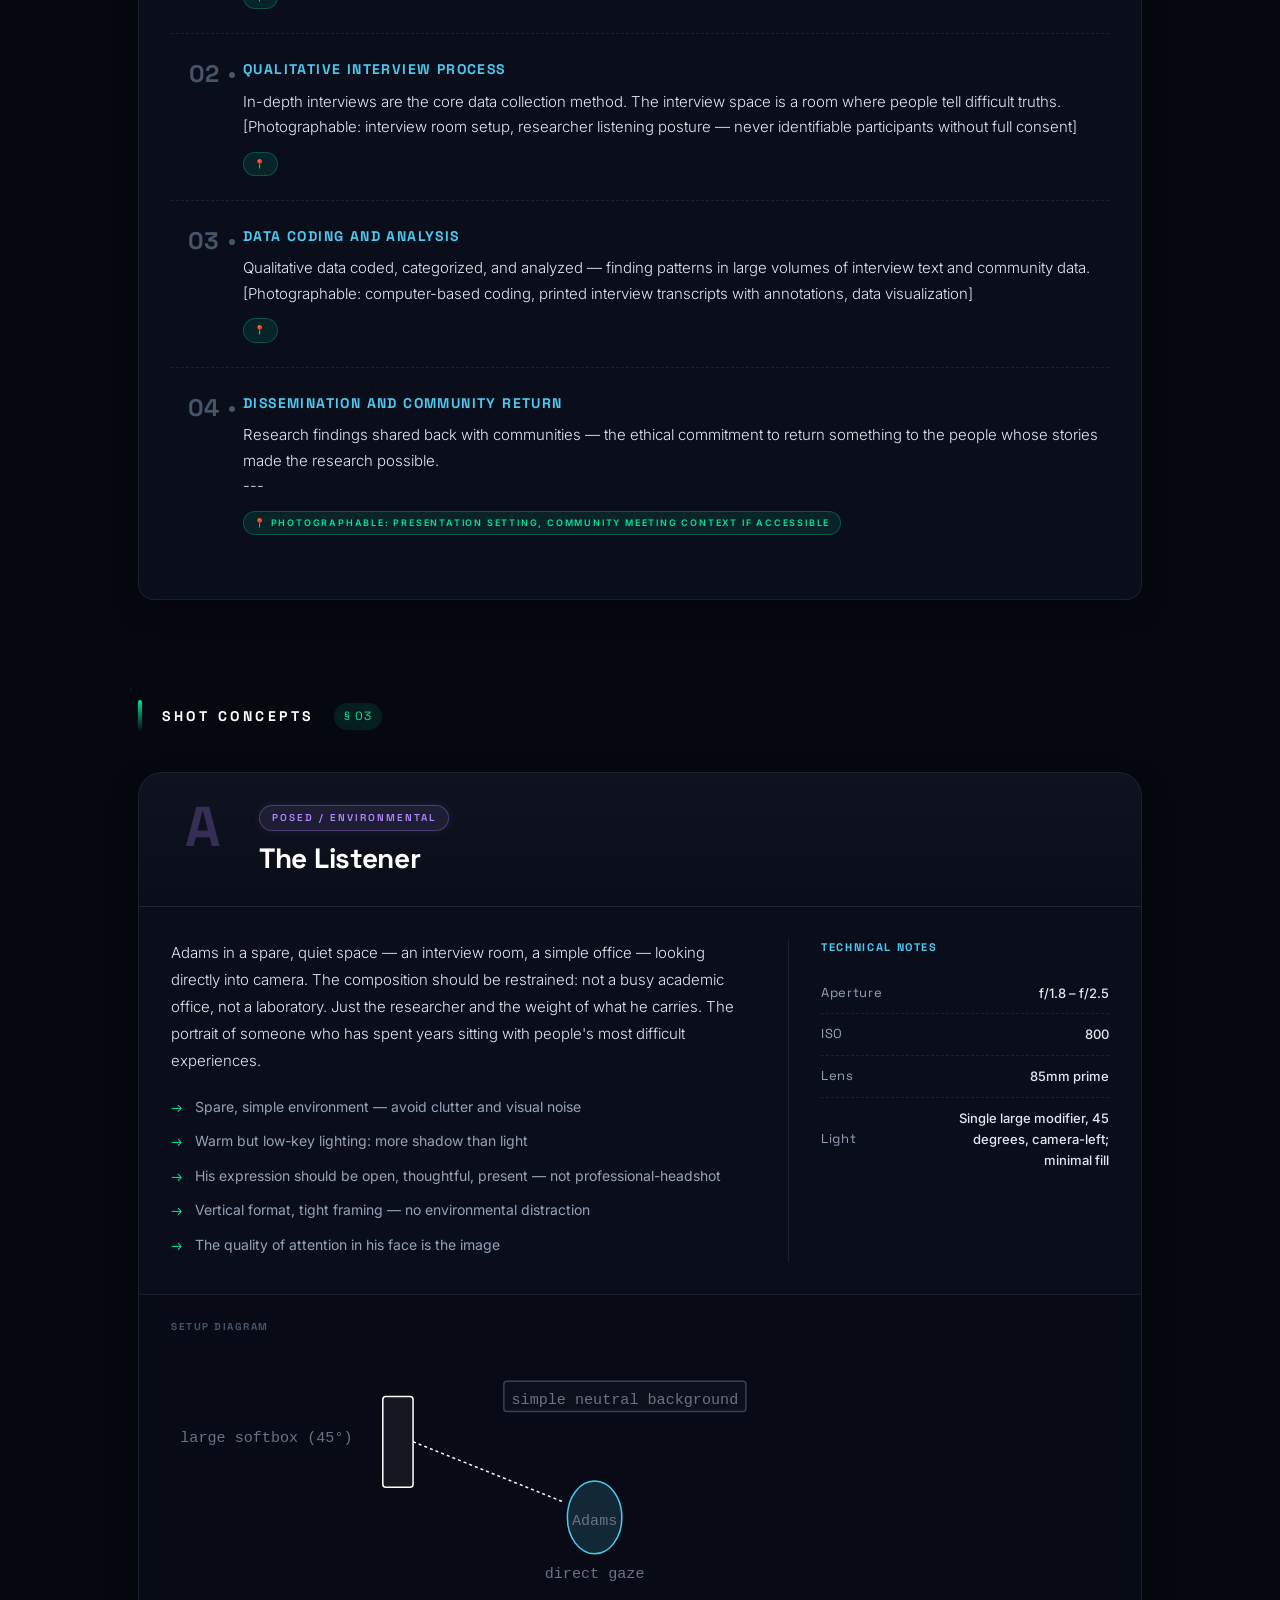
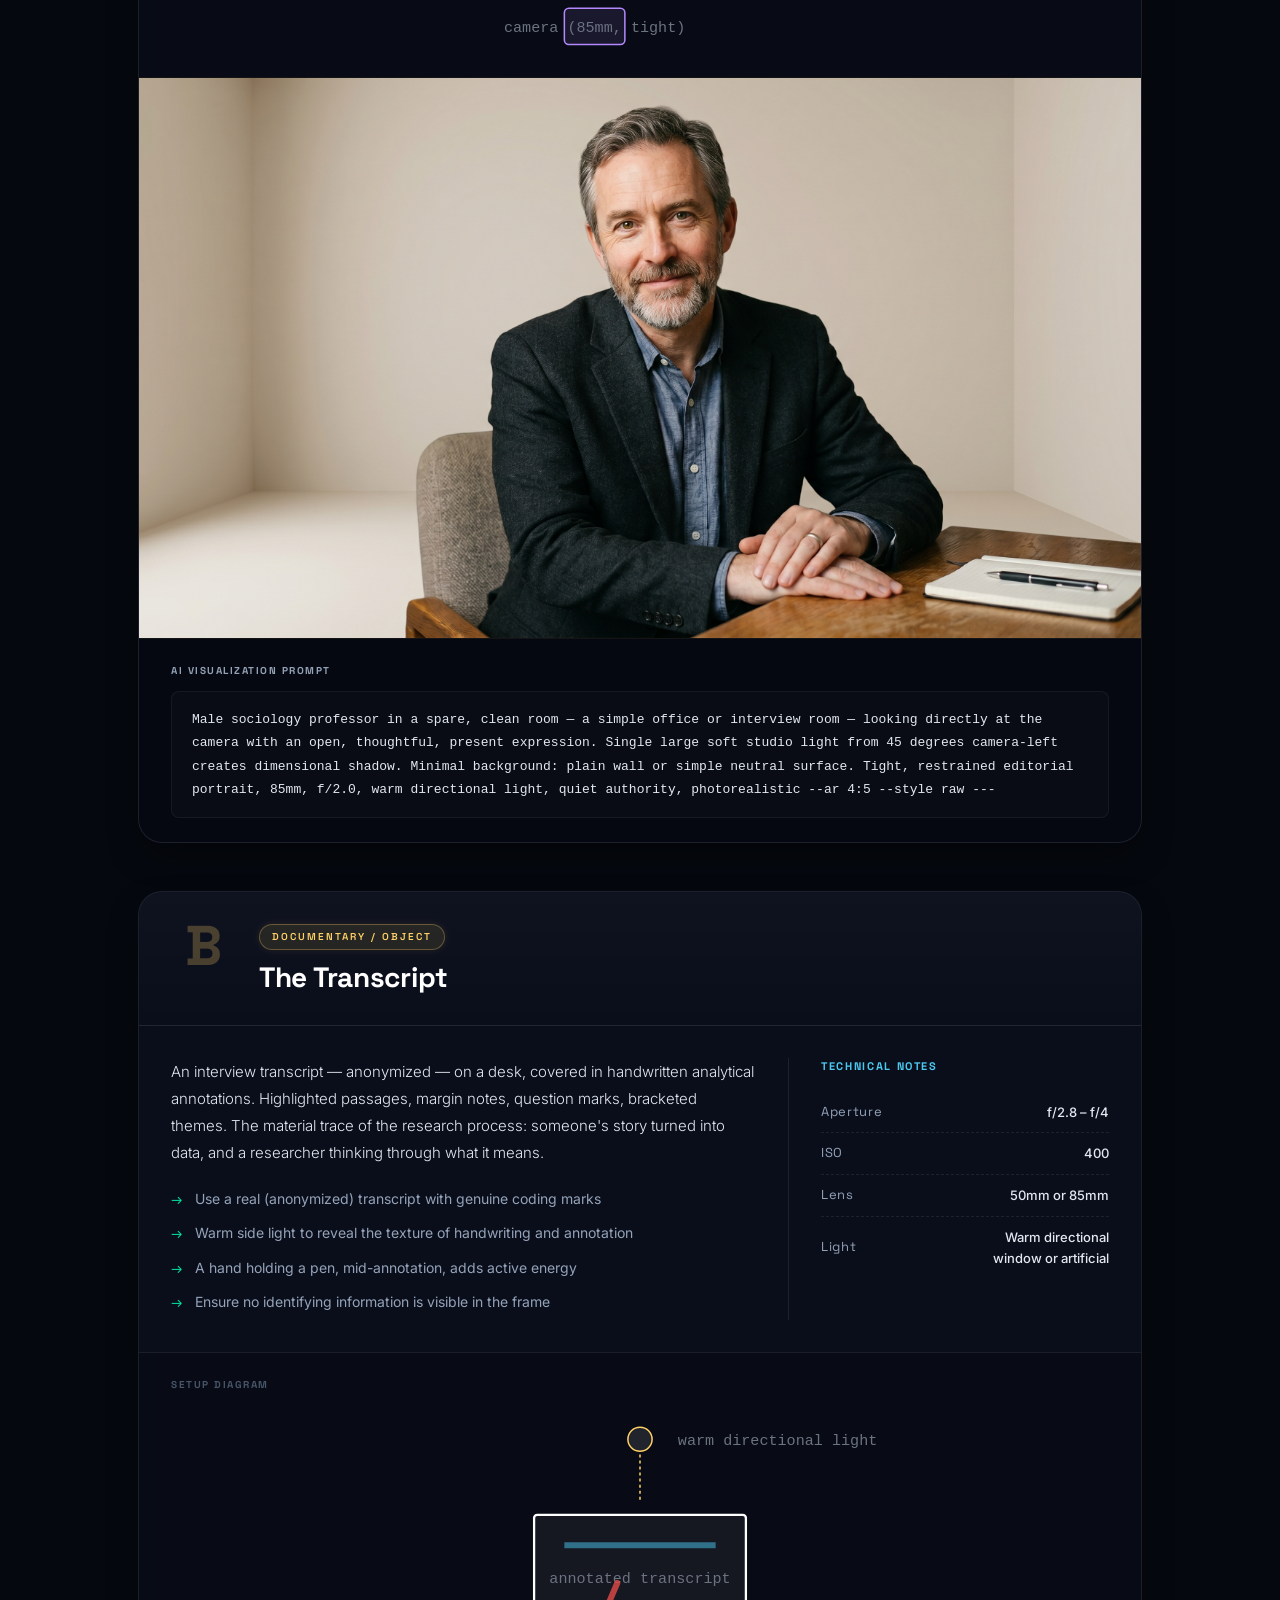
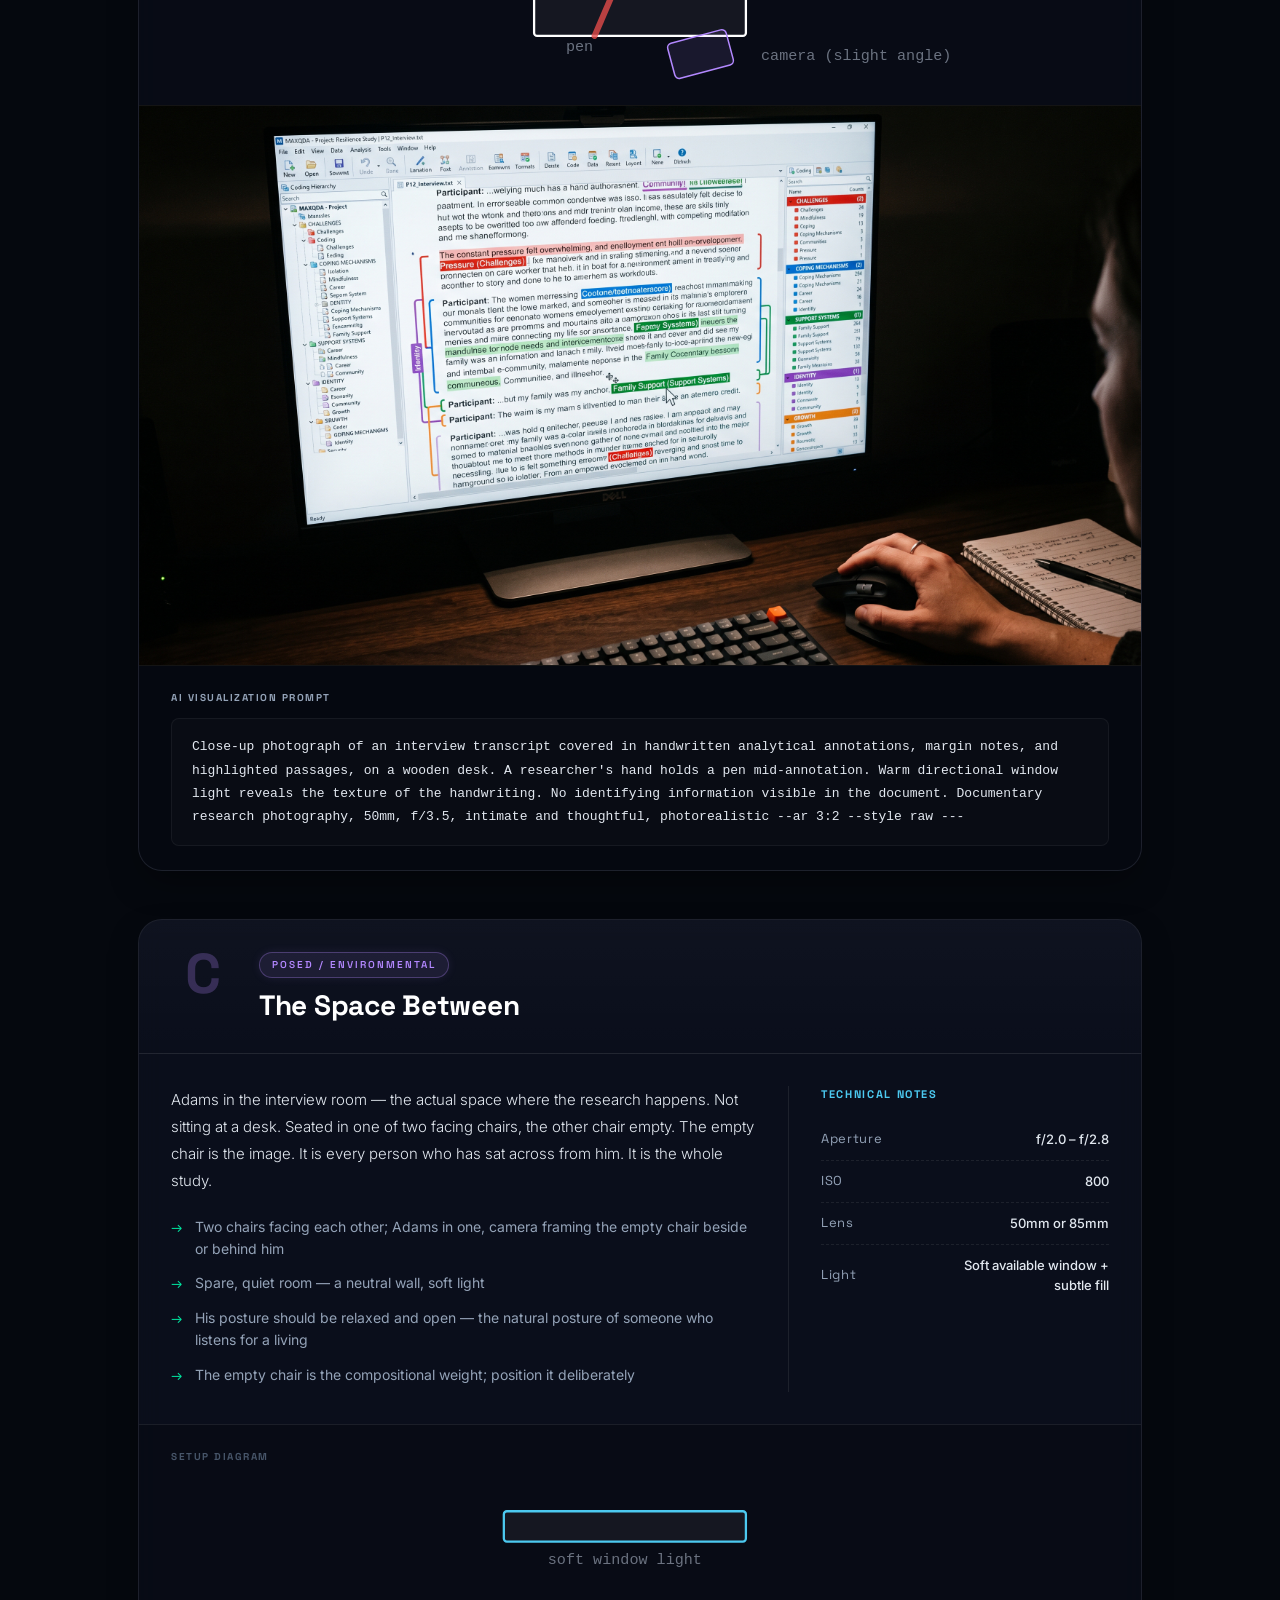
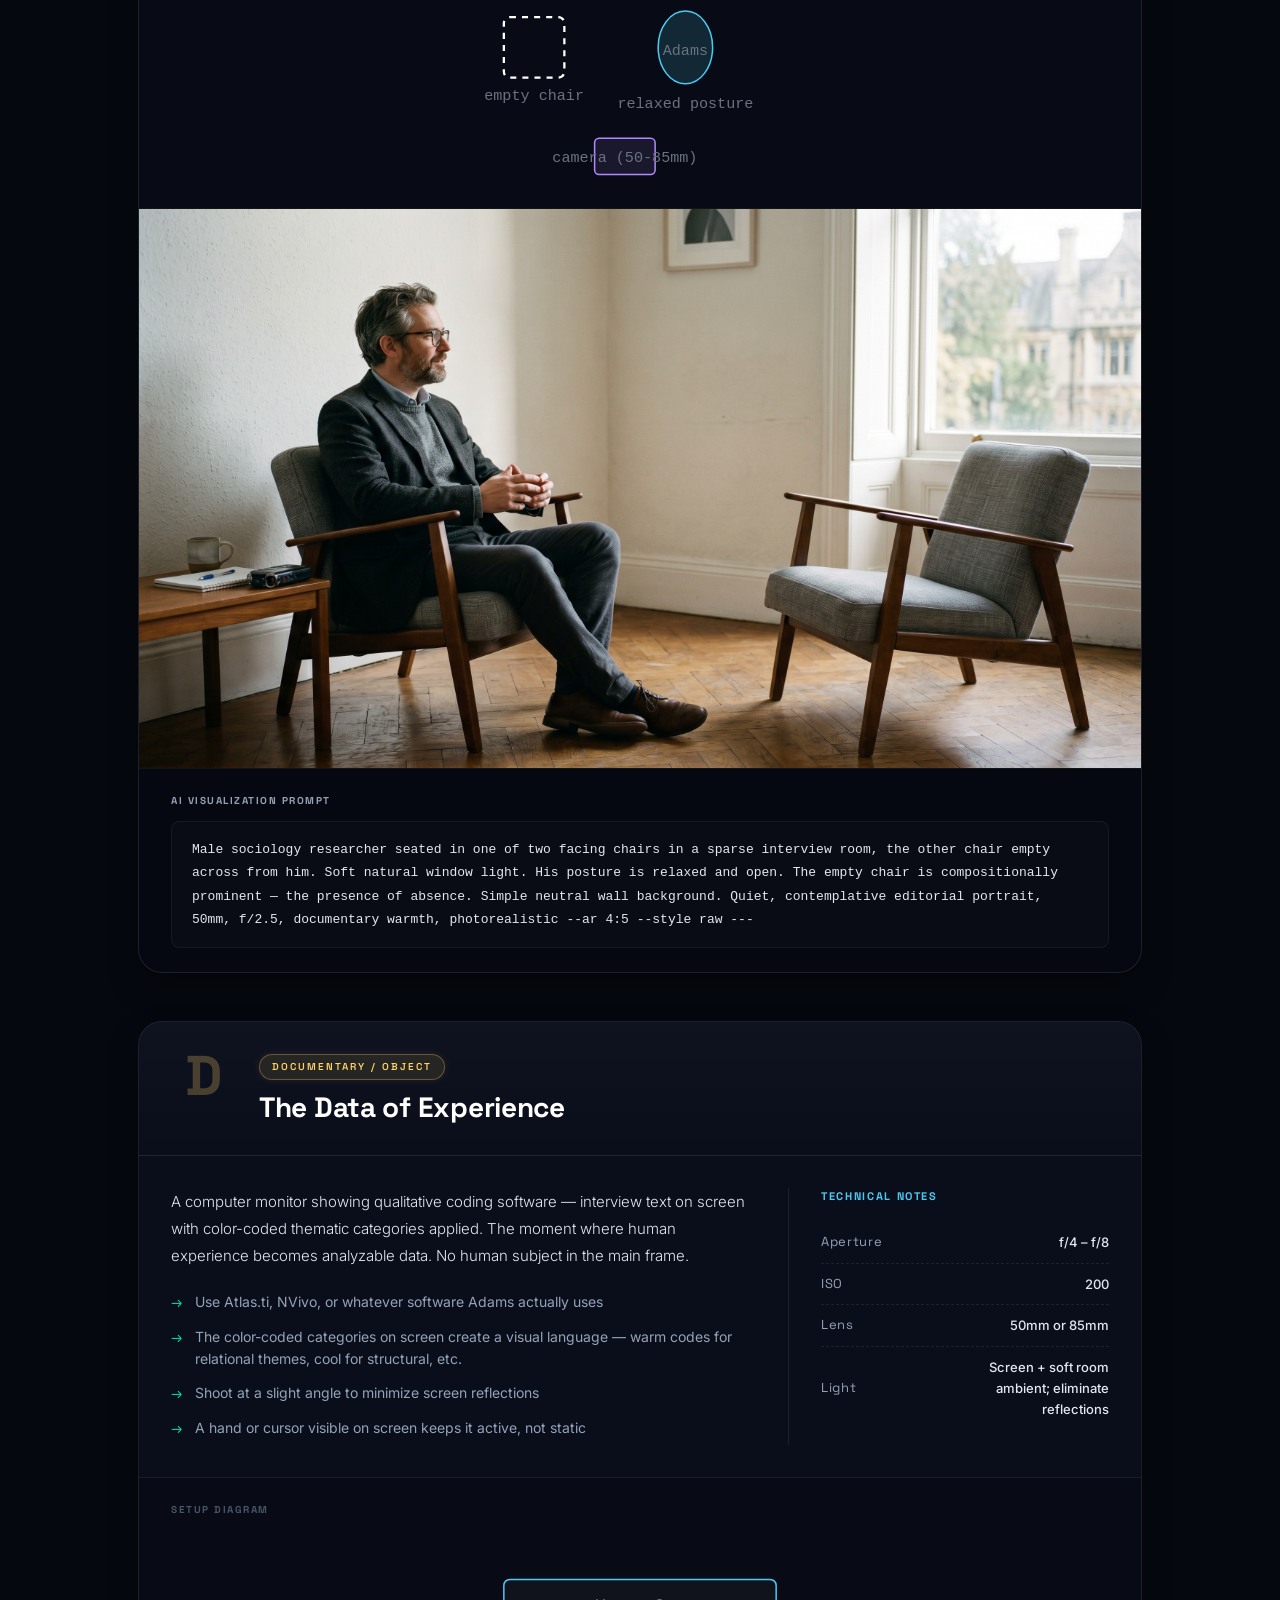
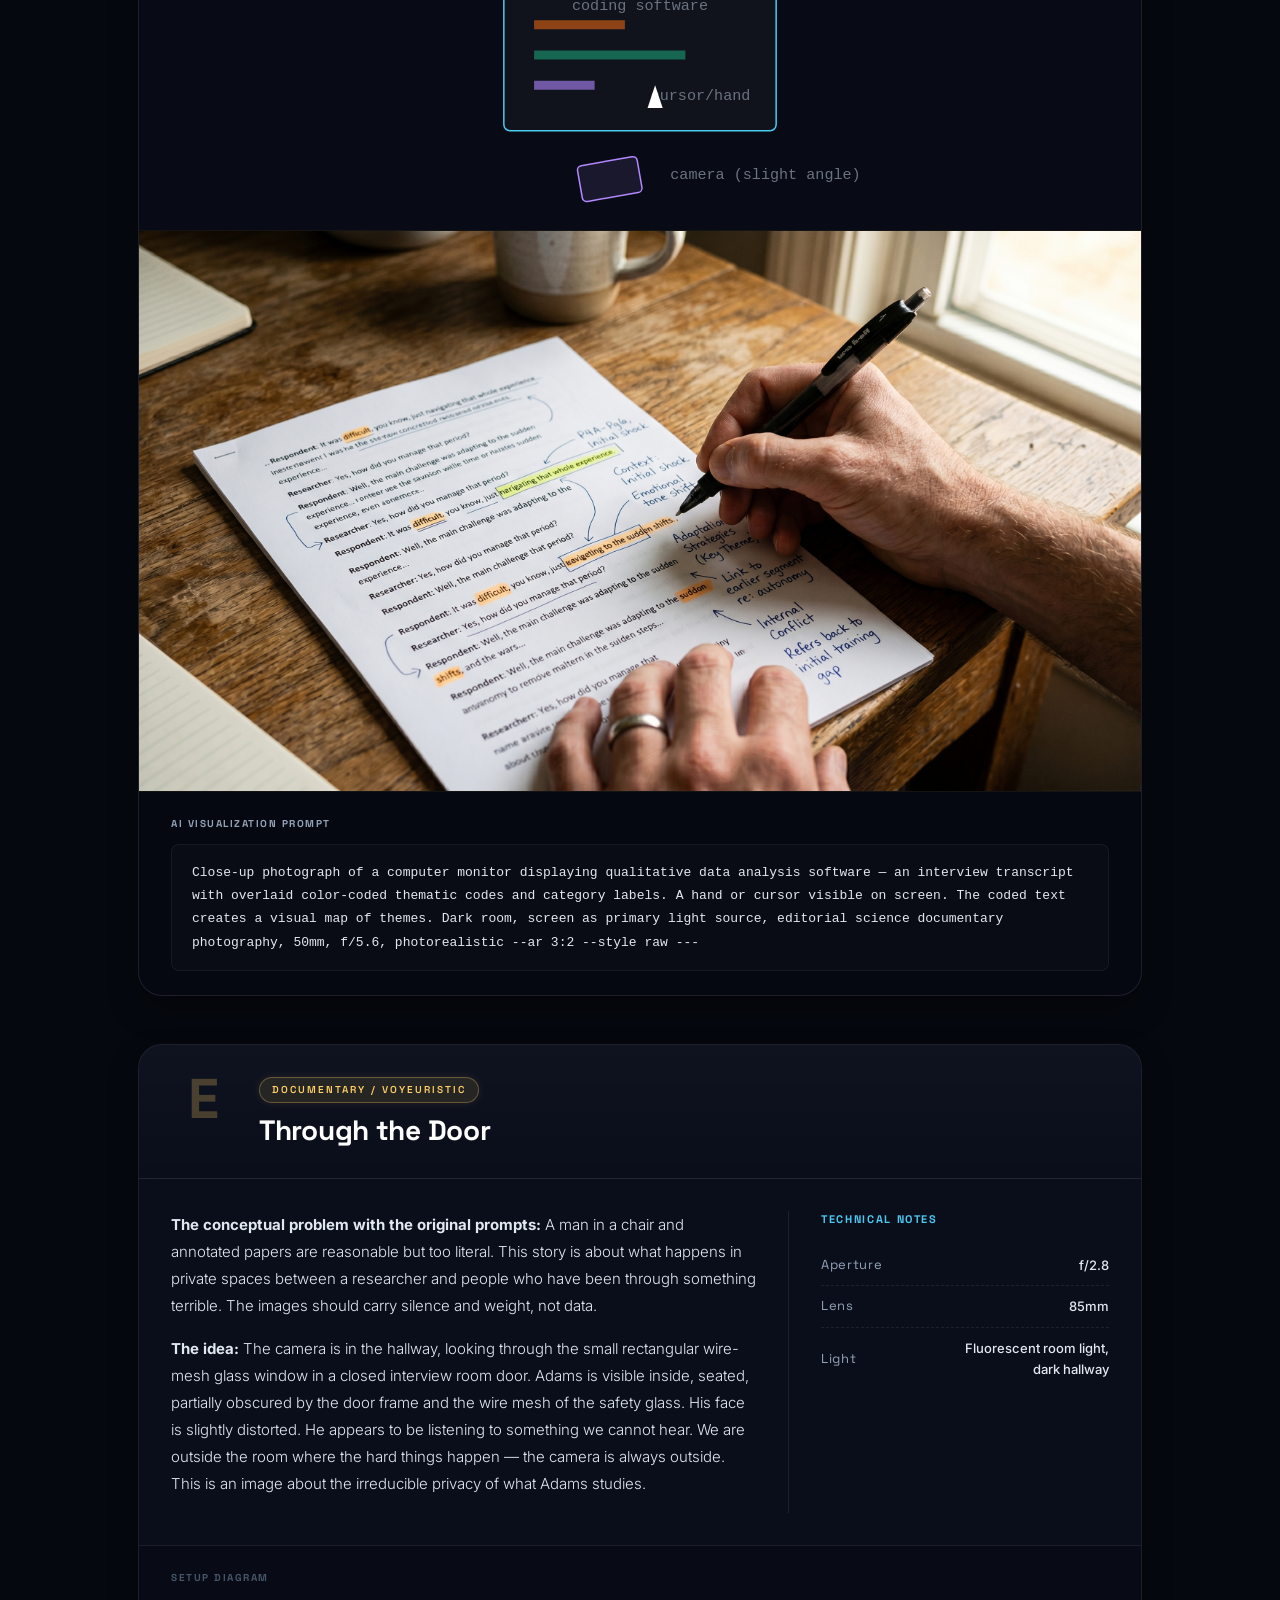
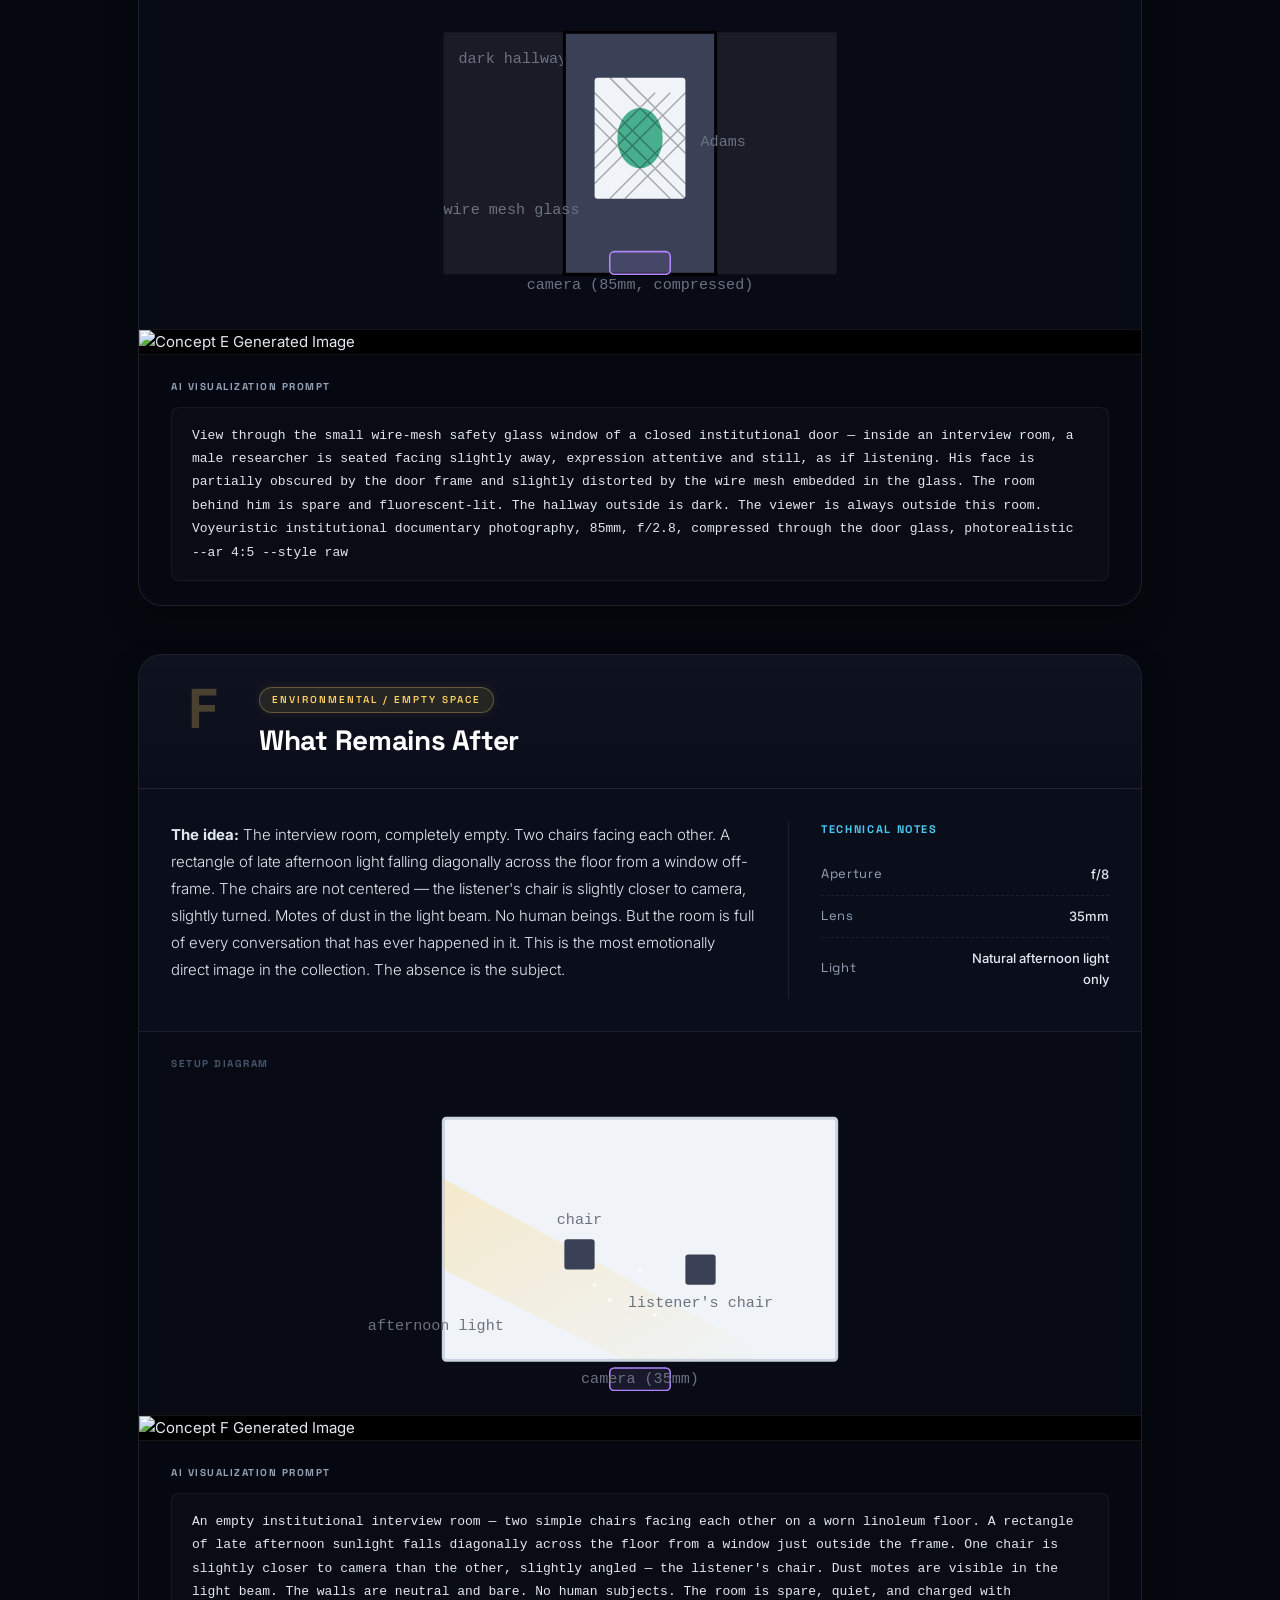
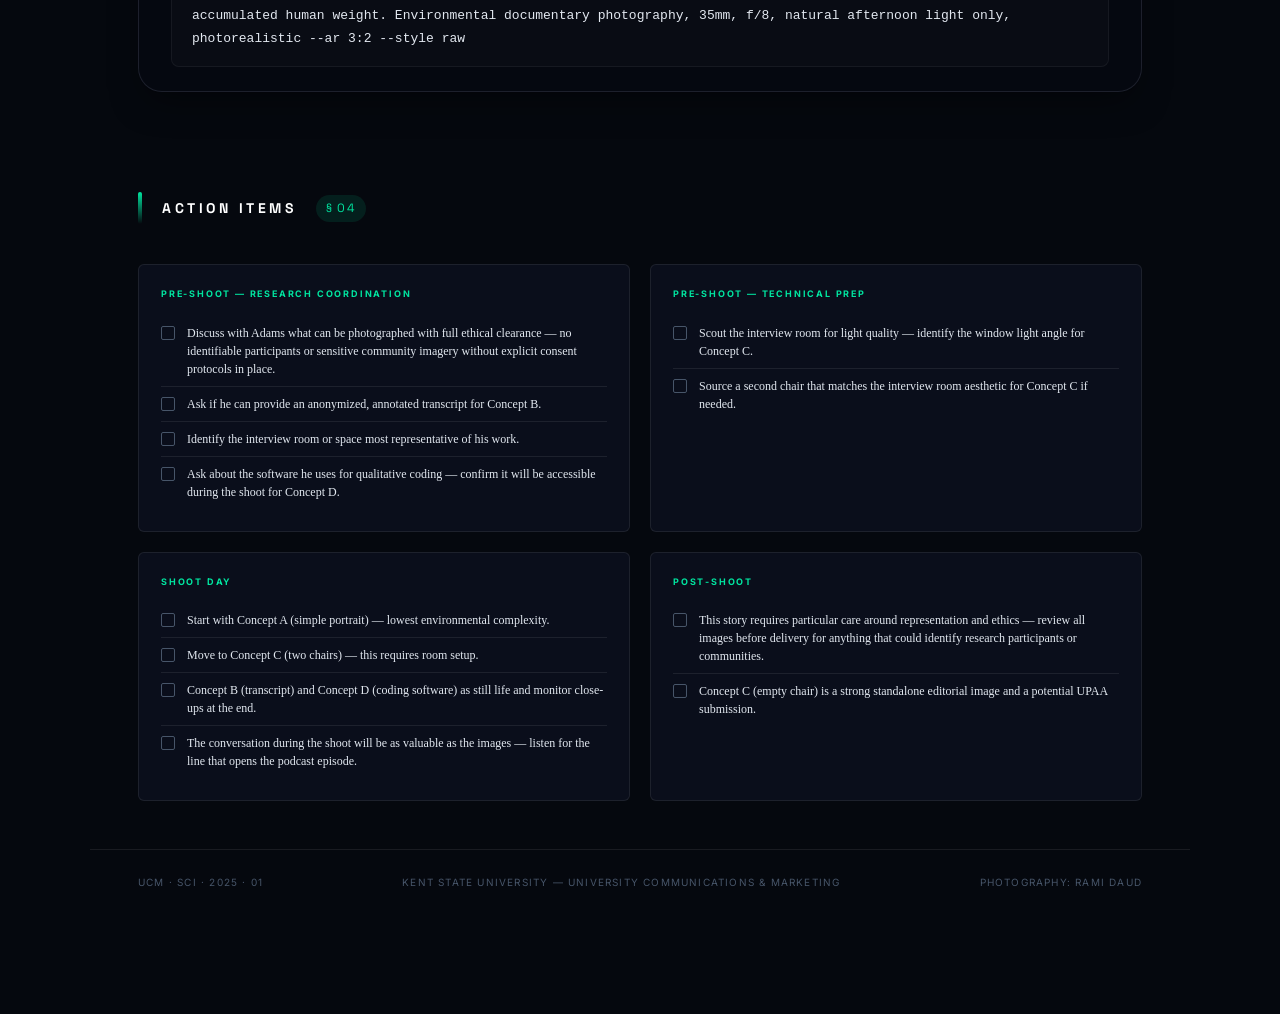
==== commit 2bfe9453: "feat: Append Concept E and Concept F with SVGs to all 9 briefs" ====
--- a/Adams/adams-shoot-brief.html
+++ b/Adams/adams-shoot-brief.html
@@ -371,7 +371,127 @@
   </div>
 </div>
 
-
+<div class="concept-card doc">
+  <div class="concept-header">
+    <div class="concept-num">E</div>
+    <div class="concept-meta">
+      <div class="concept-type-badge">Documentary / Voyeuristic</div>
+      <div class="concept-title">Through the Door</div>
+    </div>
+  </div>
+
+  <div class="concept-body">
+    <div class="concept-desc">
+      <p><strong>The conceptual problem with the original prompts:</strong> A man in a chair and annotated papers are reasonable but too literal. This story is about what happens in private spaces between a researcher and people who have been through something terrible. The images should carry silence and weight, not data.</p>
+      <p><strong>The idea:</strong> The camera is in the hallway, looking through the small rectangular wire-mesh glass window in a closed interview room door. Adams is visible inside, seated, partially obscured by the door frame and the wire mesh of the safety glass. His face is slightly distorted. He appears to be listening to something we cannot hear. We are outside the room where the hard things happen — the camera is always outside. This is an image about the irreducible privacy of what Adams studies.</p>
+    </div>
+    <div class="concept-tech">
+      <h5>Technical Notes</h5>
+      <div class="tech-line"><span class="tech-key">Aperture</span><span class="tech-val">f/2.8</span></div>
+      <div class="tech-line"><span class="tech-key">Lens</span><span class="tech-val">85mm</span></div>
+      <div class="tech-line"><span class="tech-key">Light</span><span class="tech-val">Fluorescent room light, dark hallway</span></div>
+    </div>
+  </div>
+
+  <div class="concept-diagram">
+    <h5>Setup Diagram</h5>
+    <svg width="100%" viewBox="0 0 620 200" style="display:block;">
+      <!-- Hallway (Dark) -->
+      <rect x="180" y="20" width="260" height="160" fill="#1a1b26"/>
+      <text class="diag-label" x="190" y="40" text-anchor="start" fill="#4cc9f0">dark hallway</text>
+
+      <!-- Door & Window -->
+      <rect x="260" y="20" width="100" height="160" fill="#3a4055" stroke="#000" stroke-width="2"/>
+      <rect x="280" y="50" width="60" height="80" rx="2" fill="#f0f4f8"/> <!-- Window -->
+
+      <!-- Adams (Inside) -->
+      <ellipse cx="310" cy="90" rx="15" ry="20" fill="#1D9E75" opacity="0.8"/>
+      <text class="diag-label" x="350" y="95" text-anchor="start" fill="#1D9E75">Adams</text>
+
+      <!-- Wire Mesh -->
+      <path d="M 280 60 L 340 120 M 280 70 L 340 130 M 280 80 L 330 130 M 290 50 L 340 100 M 300 50 L 340 90 M 280 120 L 340 60 M 280 110 L 330 60 M 280 100 L 320 60 M 290 130 L 340 80 M 300 130 L 340 90" stroke="#000" stroke-width="1" opacity="0.3"/>
+      <text class="diag-label" x="270" y="140" text-anchor="end">wire mesh glass</text>
+
+      <!-- Camera -->
+      <rect x="290" y="165" width="40" height="15" rx="3" class="diag-camera"/>
+      <text class="diag-label" x="310" y="190" text-anchor="middle">camera (85mm, compressed)</text>
+    </svg>
+  </div>
+
+  <div class="concept-generated-img">
+    <img src="./images/concept_e.png" alt="Concept E Generated Image" style="width: 100%; height: 100%; object-fit: cover;">
+  </div>
+  <div class="concept-prompt">
+    <h5>AI Visualization Prompt</h5>
+    <div class="prompt-text">View through the small wire-mesh safety glass window of a closed institutional door — inside an interview room, a male researcher is seated facing slightly away, expression attentive and still, as if listening. His face is partially obscured by the door frame and slightly distorted by the wire mesh embedded in the glass. The room behind him is spare and fluorescent-lit. The hallway outside is dark. The viewer is always outside this room. Voyeuristic institutional documentary photography, 85mm, f/2.8, compressed through the door glass, photorealistic --ar 4:5 --style raw</div>
+  </div>
+</div>
+
+<div class="concept-card doc">
+  <div class="concept-header">
+    <div class="concept-num">F</div>
+    <div class="concept-meta">
+      <div class="concept-type-badge">Environmental / Empty Space</div>
+      <div class="concept-title">What Remains After</div>
+    </div>
+  </div>
+
+  <div class="concept-body">
+    <div class="concept-desc">
+      <p><strong>The idea:</strong> The interview room, completely empty. Two chairs facing each other. A rectangle of late afternoon light falling diagonally across the floor from a window off-frame. The chairs are not centered — the listener's chair is slightly closer to camera, slightly turned. Motes of dust in the light beam. No human beings. But the room is full of every conversation that has ever happened in it. This is the most emotionally direct image in the collection. The absence is the subject.</p>
+    </div>
+    <div class="concept-tech">
+      <h5>Technical Notes</h5>
+      <div class="tech-line"><span class="tech-key">Aperture</span><span class="tech-val">f/8</span></div>
+      <div class="tech-line"><span class="tech-key">Lens</span><span class="tech-val">35mm</span></div>
+      <div class="tech-line"><span class="tech-key">Light</span><span class="tech-val">Natural afternoon light only</span></div>
+    </div>
+  </div>
+
+  <div class="concept-diagram">
+    <h5>Setup Diagram</h5>
+    <svg width="100%" viewBox="0 0 620 200" style="display:block;">
+      <!-- Room Background -->
+      <rect x="180" y="20" width="260" height="160" rx="2" fill="#f0f4f8" stroke="#cbd5e1" stroke-width="2"/>
+      
+      <!-- Diagonal Light Beam -->
+      <path d="M 180 60 L 400 180 L 300 180 L 180 120 Z" fill="url(#grad_beam)"/>
+      <text class="diag-label" x="220" y="160" text-anchor="end" fill="#e36414">afternoon light</text>
+
+      <!-- Two Chairs -->
+      <rect x="260" y="100" width="20" height="20" rx="2" fill="#3a4055"/>
+      <text class="diag-label" x="270" y="90" text-anchor="middle">chair</text>
+
+      <rect x="340" y="110" width="20" height="20" rx="2" fill="#3a4055"/> <!-- Slightly angled/closer -->
+      <text class="diag-label" x="350" y="145" text-anchor="middle">listener's chair</text>
+
+      <!-- Dust Motes -->
+      <circle cx="280" cy="130" r="1" fill="#fff" opacity="0.8"/>
+      <circle cx="290" cy="140" r="1.5" fill="#fff" opacity="0.6"/>
+      <circle cx="310" cy="120" r="1" fill="#fff" opacity="0.9"/>
+      <circle cx="320" cy="150" r="1.2" fill="#fff" opacity="0.7"/>
+
+      <!-- Camera -->
+      <rect x="290" y="185" width="40" height="15" rx="3" class="diag-camera"/>
+      <text class="diag-label" x="310" y="195" text-anchor="middle">camera (35mm)</text>
+
+      <defs>
+        <linearGradient id="grad_beam" x1="0%" y1="0%" x2="100%" y2="100%">
+          <stop offset="0%" stop-color="#ffd166" stop-opacity="0.3"/>
+          <stop offset="100%" stop-color="#ffd166" stop-opacity="0"/>
+        </linearGradient>
+      </defs>
+    </svg>
+  </div>
+
+  <div class="concept-generated-img">
+    <img src="./images/concept_f.png" alt="Concept F Generated Image" style="width: 100%; height: 100%; object-fit: cover;">
+  </div>
+  <div class="concept-prompt">
+    <h5>AI Visualization Prompt</h5>
+    <div class="prompt-text">An empty institutional interview room — two simple chairs facing each other on a worn linoleum floor. A rectangle of late afternoon sunlight falls diagonally across the floor from a window just outside the frame. One chair is slightly closer to camera than the other, slightly angled — the listener's chair. Dust motes are visible in the light beam. The walls are neutral and bare. No human subjects. The room is spare, quiet, and charged with accumulated human weight. Environmental documentary photography, 35mm, f/8, natural afternoon light only, photorealistic --ar 3:2 --style raw</div>
+  </div>
+</div>
 <!-- ══ 04 ACTION ITEMS ═════════════════════════════════════ -->
 <div class="section-label">
   <h2>Action Items</h2>
